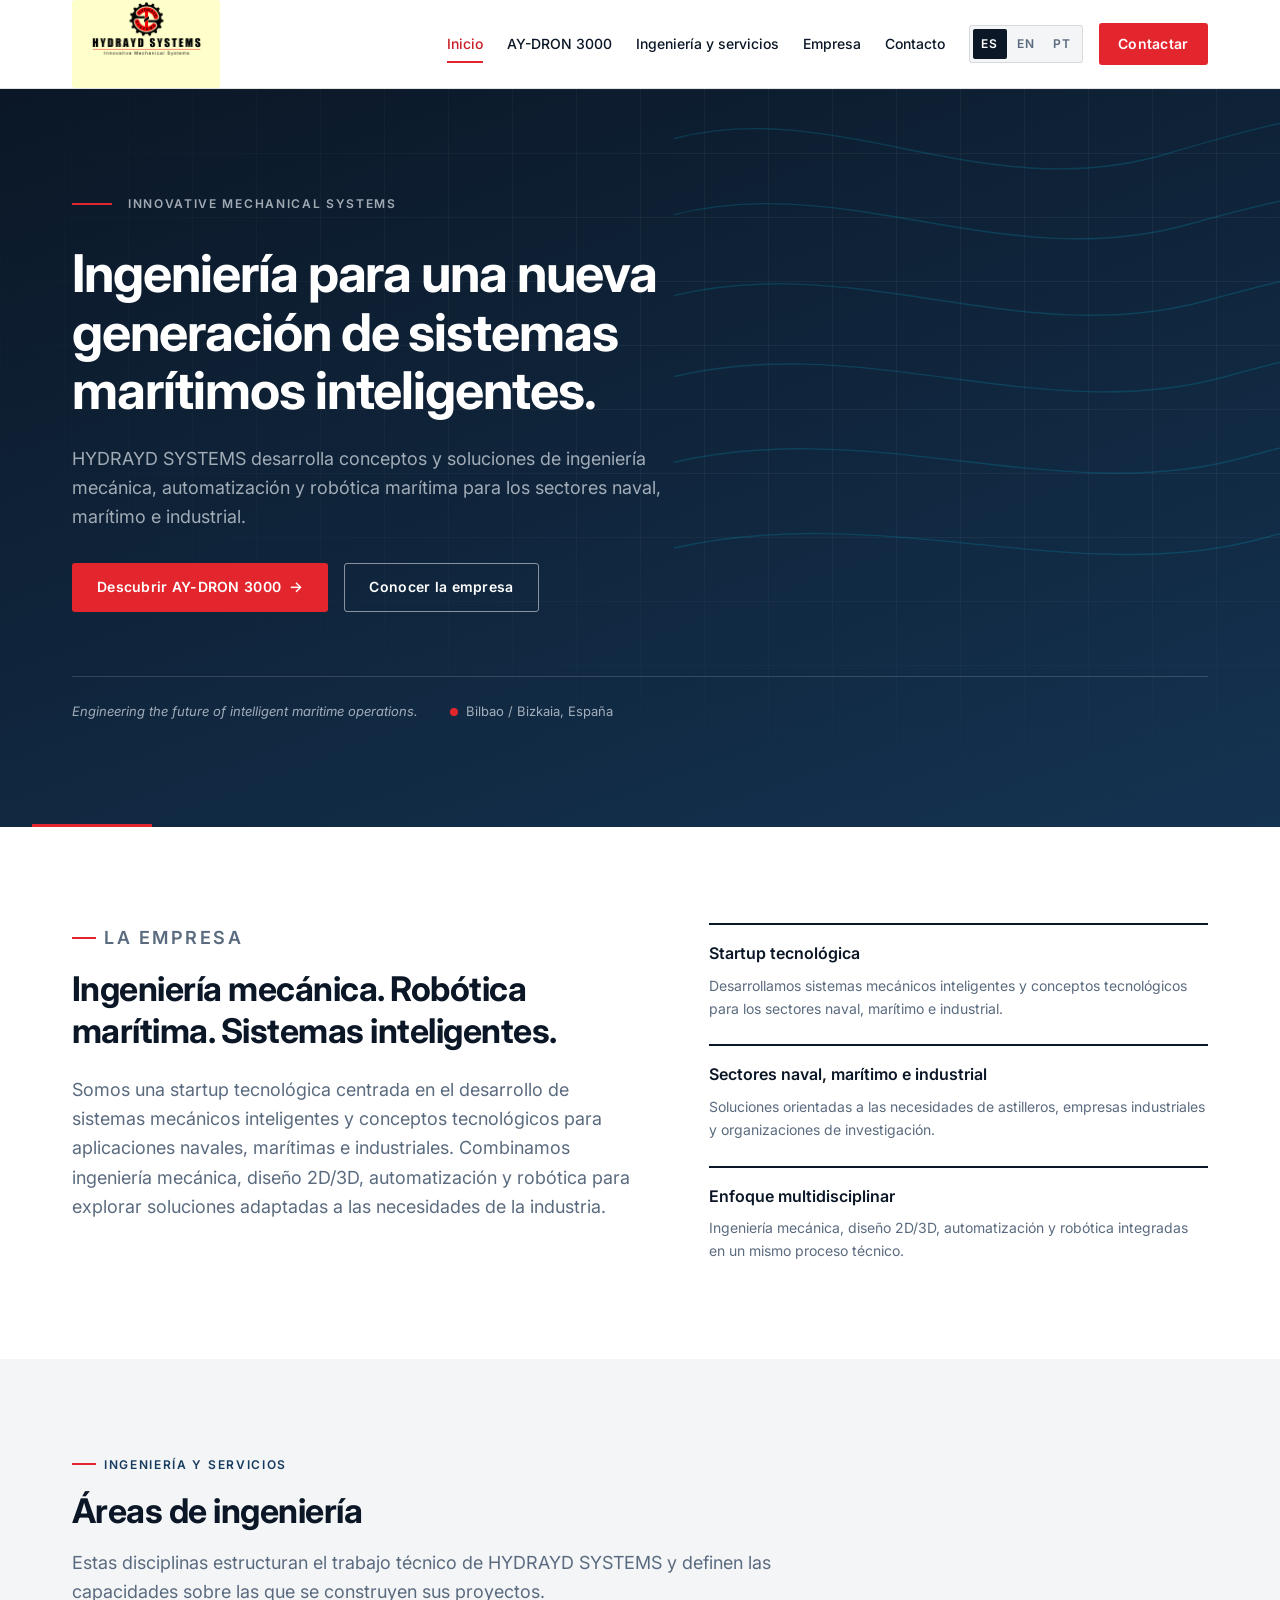
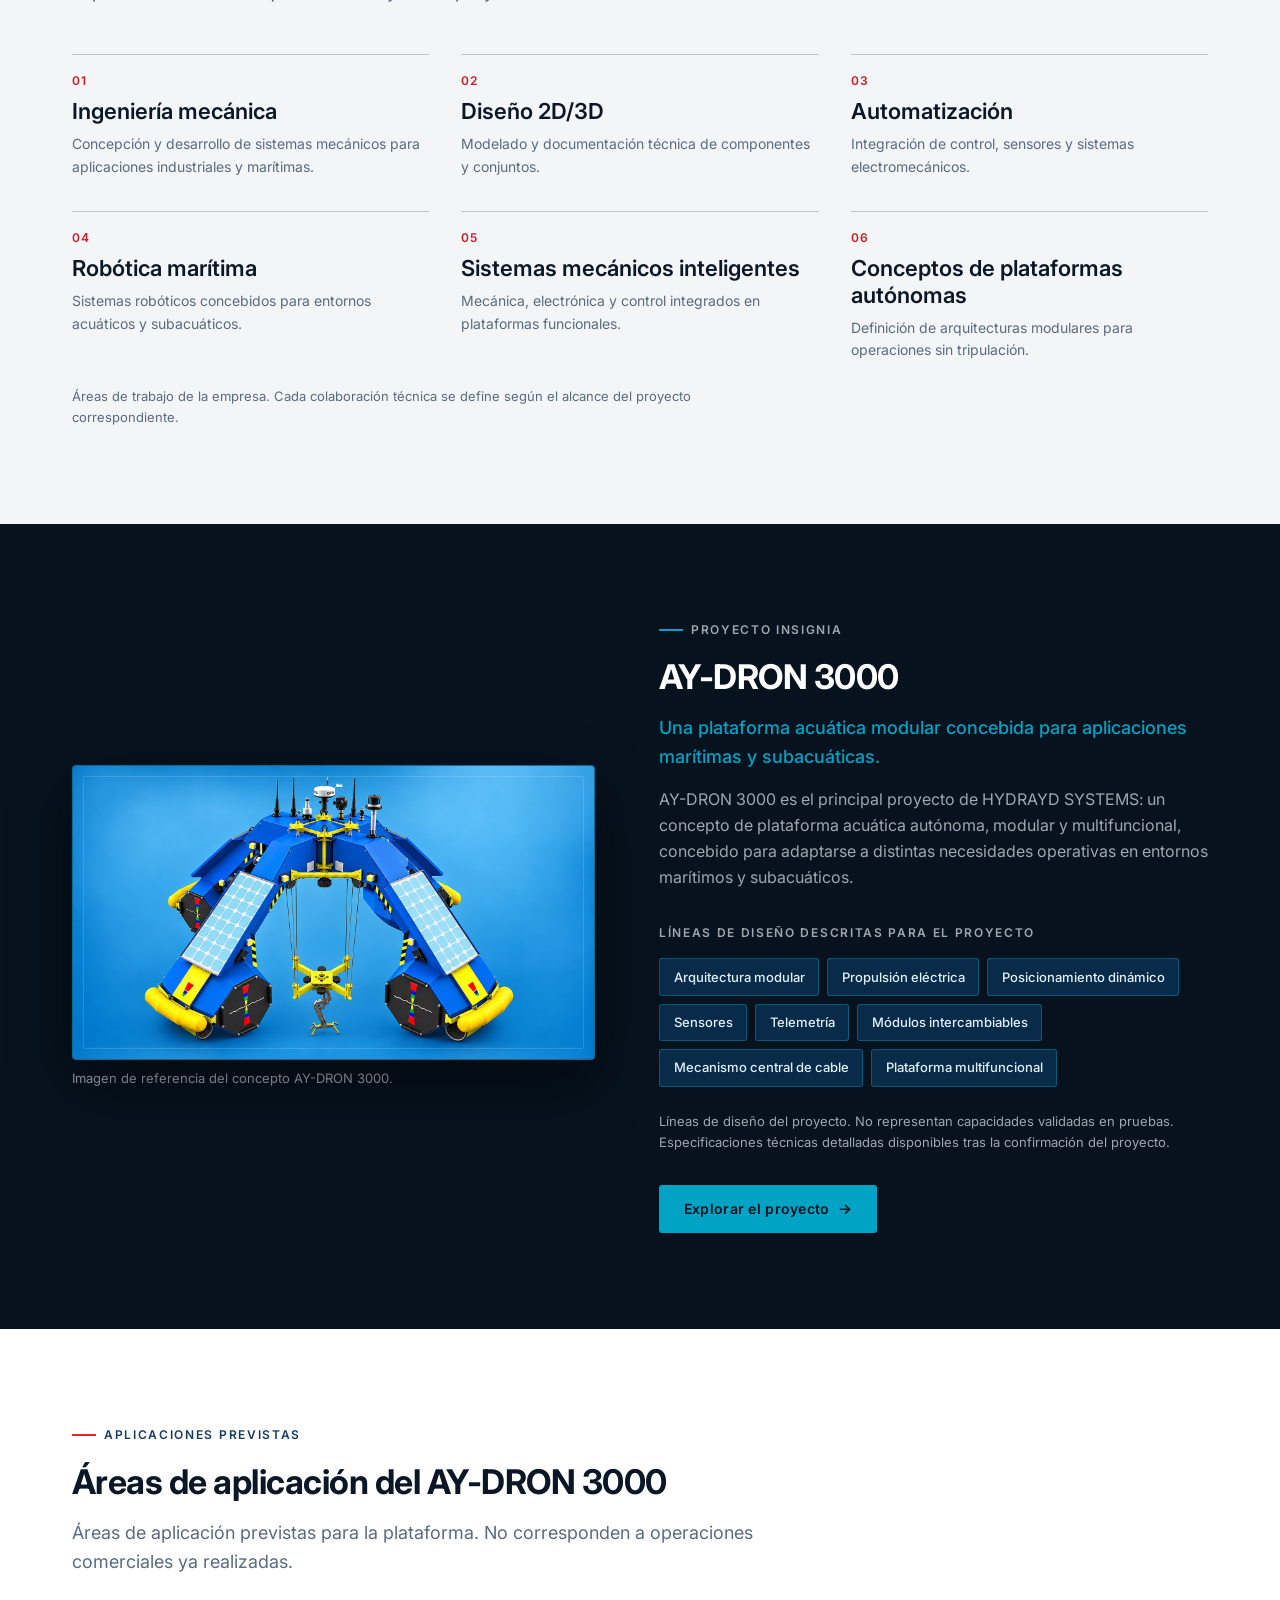
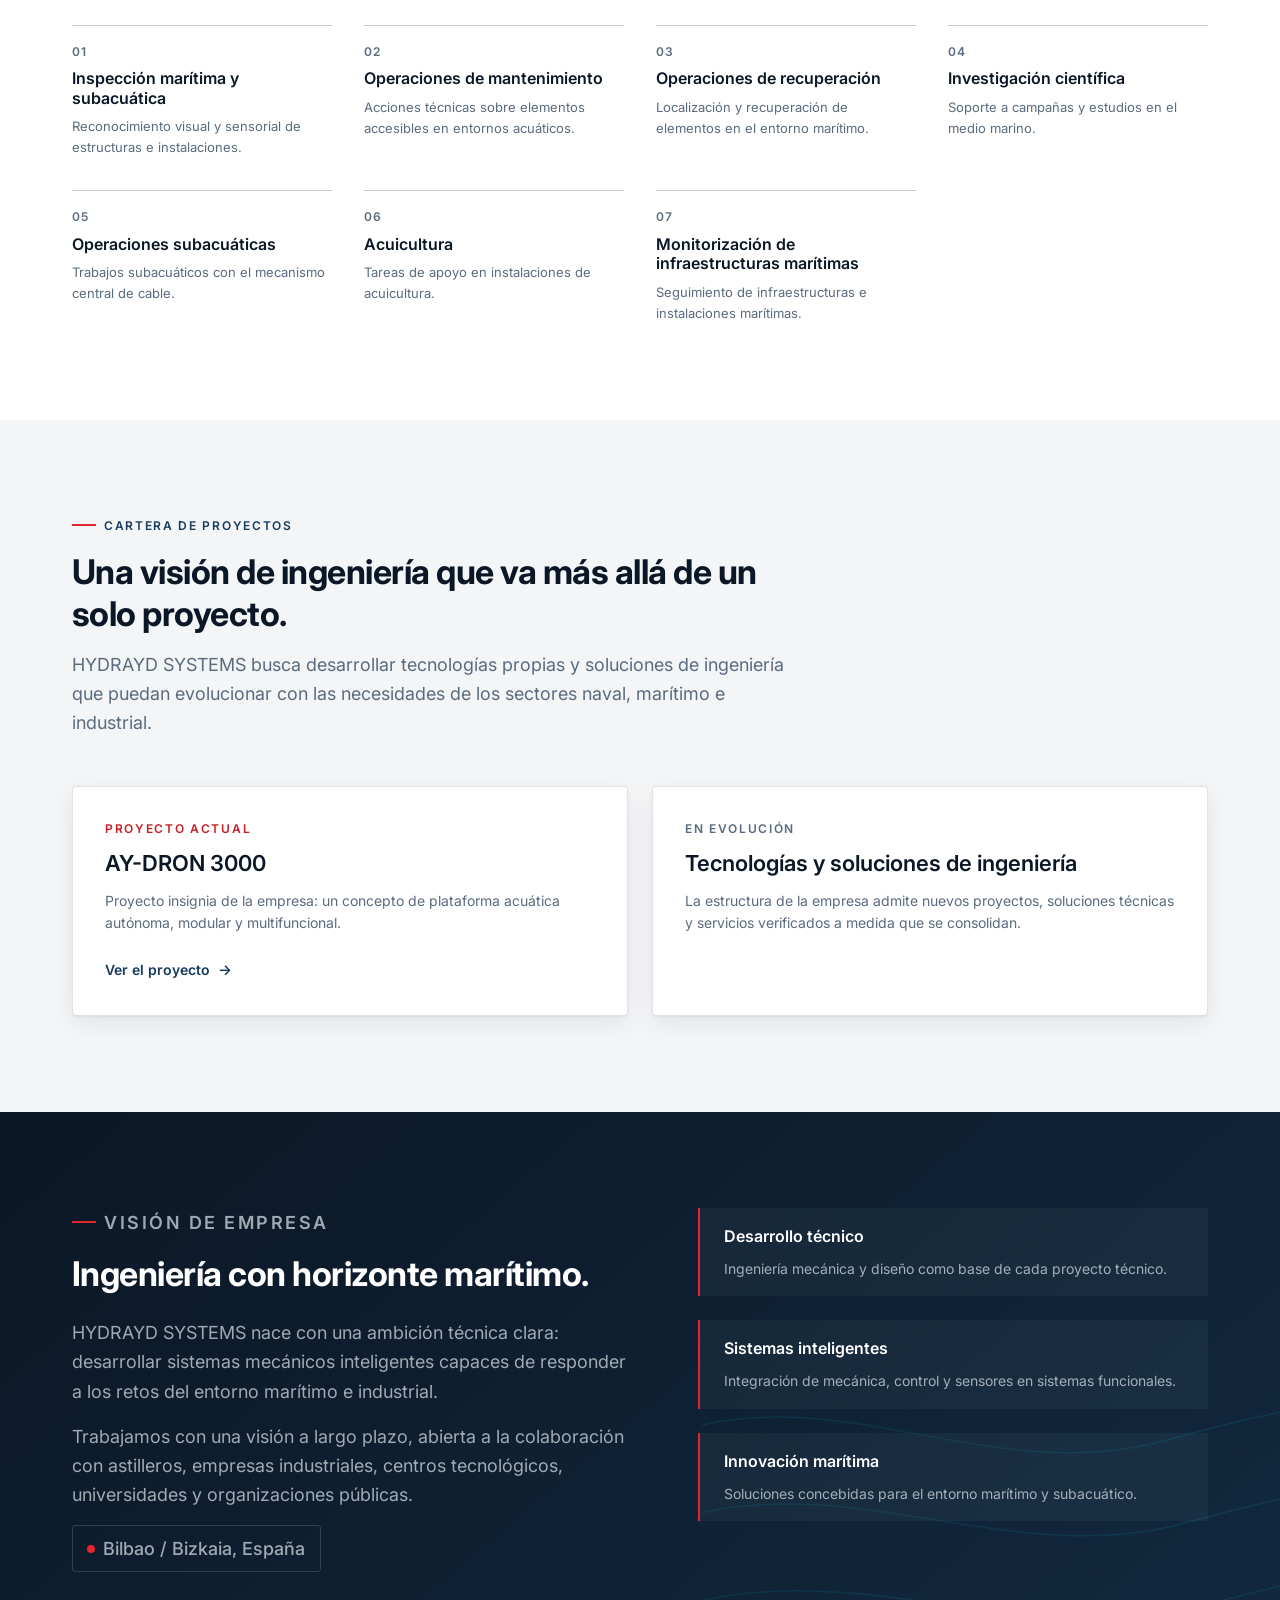
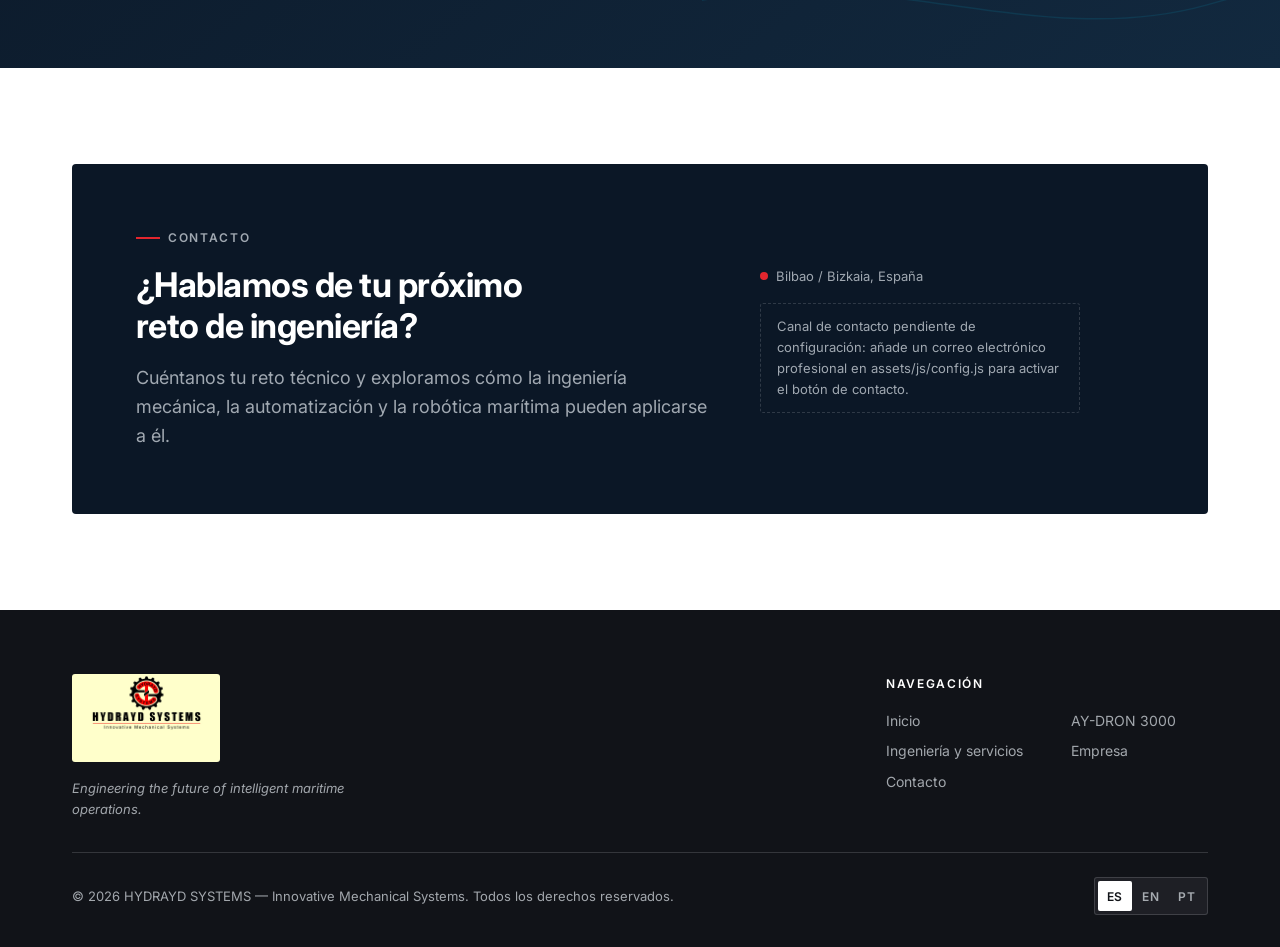
==== es/index.html @ dff177f3 "Initial release: HYDRAYD SYSTEMS corporate website (ES/EN/PT)" ====
<!DOCTYPE html>
<html lang="es">
<head>
  <meta charset="utf-8">
  <meta name="viewport" content="width=device-width, initial-scale=1">

  <!-- ===== Metadata (per language) ===== -->
  <title>HYDRAYD SYSTEMS — Ingeniería mecánica, robótica marítima y sistemas inteligentes</title>
  <meta name="description" content="HYDRAYD SYSTEMS es una startup tecnológica de Bilbao / Bizkaia especializada en sistemas mecánicos inteligentes, automatización y robótica marítima. Proyecto insignia: AY-DRON 3000.">

  <!-- TODO(deploy): replace relative URLs with the definitive production domain. -->
  <link rel="alternate" hreflang="es" href="../es/index.html">
  <link rel="alternate" hreflang="en" href="../en/index.html">
  <link rel="alternate" hreflang="pt" href="../pt/index.html">
  <link rel="alternate" hreflang="x-default" href="../es/index.html">

  <meta name="theme-color" content="#0B1726">

  <!-- Social sharing (TODO(deploy): absolute URLs once the domain exists). -->
  <meta property="og:type" content="website">
  <meta property="og:site_name" content="HYDRAYD SYSTEMS">
  <meta property="og:title" content="HYDRAYD SYSTEMS — Ingeniería para sistemas marítimos inteligentes">
  <meta property="og:description" content="Startup tecnológica de Bilbao / Bizkaia: ingeniería mecánica, automatización y robótica marítima para los sectores naval, marítimo e industrial.">
  <meta property="og:image" content="assets/images/company/hydrayd-systems-logo-original.jpg">
  <meta property="og:locale" content="es_ES">
  <meta name="twitter:card" content="summary_large_image">

  <link rel="preconnect" href="https://fonts.googleapis.com">
  <link rel="preconnect" href="https://fonts.gstatic.com" crossorigin>
  <link rel="stylesheet" href="https://fonts.googleapis.com/css2?family=Inter:wght@400;500;600;700&display=swap">
  <link rel="stylesheet" href="../assets/css/styles.css">

  <script type="application/ld+json">
  {
    "@context": "https://schema.org",
    "@type": "Organization",
    "name": "HYDRAYD SYSTEMS",
    "slogan": "Engineering the future of intelligent maritime operations.",
    "description": "Startup tecnológica especializada en sistemas mecánicos inteligentes, ingeniería mecánica, robótica marítima, automatización y conceptos de plataformas autónomas.",
    "address": {
      "@type": "PostalAddress",
      "addressLocality": "Bilbao",
      "addressRegion": "Bizkaia",
      "addressCountry": "ES"
    },
    "knowsLanguage": ["es", "en", "pt"]
  }
  </script>
</head>
<body class="no-js">

  <a class="skip-link" href="#main" data-i18n="a11y.skip">Saltar al contenido principal</a>

  <!-- ====================================================================
       HEADER
       ==================================================================== -->
  <header class="header">
    <div class="container header__inner">

      <a class="brand" href="#inicio">
        <img class="brand__logo"
             src="../assets/images/company/hydrayd-systems-logo-original.jpg"
             alt="HYDRAYD SYSTEMS" width="148" height="88">
      </a>

      <button class="menu-toggle" type="button" data-menu-toggle
              aria-expanded="false" aria-controls="site-nav"
              aria-label="Abrir el menú de navegación"
              data-i18n-aria="a11y.menu.open">
        <span class="menu-toggle__icon" aria-hidden="true"></span>
      </button>

      <nav class="nav" id="site-nav" aria-label="Navegación principal"
           data-i18n-aria="a11y.main.nav">
        <a class="nav__link" href="#inicio" data-i18n="nav.home">Inicio</a>
        <a class="nav__link" href="#ay-dron-3000" data-i18n="nav.product">AY-DRON 3000</a>
        <a class="nav__link" href="#ingenieria" data-i18n="nav.services">Ingeniería y servicios</a>
        <a class="nav__link" href="#empresa" data-i18n="nav.company">Empresa</a>
        <a class="nav__link" href="#contacto" data-i18n="nav.contact">Contacto</a>
        <a class="btn btn--primary" href="#contacto" data-i18n="nav.cta">Contactar</a>
      </nav>

      <div class="header__actions">
        <div class="lang" data-lang-label role="group" aria-label="Seleccionar idioma">
          <a class="lang__item" href="../es/index.html" hreflang="es" lang="es"
             data-lang-switch aria-current="true">ES</a>
          <a class="lang__item" href="../en/index.html" hreflang="en" lang="en"
             data-lang-switch>EN</a>
          <a class="lang__item" href="../pt/index.html" hreflang="pt" lang="pt"
             data-lang-switch>PT</a>
        </div>
        <a class="btn btn--primary" href="#contacto" data-i18n="nav.cta">Contactar</a>
      </div>

    </div>
  </header>

  <main id="main">

    <!-- ==================================================================
         SECTION 1 — HERO
         ================================================================== -->
    <section class="hero" id="inicio" aria-labelledby="hero-title">

      <div class="hero__decor" aria-hidden="true">
        <span class="hero__grid"></span>
        <svg class="hero__contours" viewBox="0 0 800 600" fill="none"
             stroke="currentColor" stroke-width="1.5" preserveAspectRatio="xMidYMid slice">
          <path d="M-20 120 C 160 60, 320 190, 520 130 S 820 60, 900 140"/>
          <path d="M-20 200 C 170 140, 340 260, 540 205 S 830 140, 910 215"/>
          <path d="M-20 285 C 180 225, 360 340, 560 285 S 840 225, 920 300"/>
          <path d="M-20 370 C 190 310, 380 420, 580 365 S 850 310, 930 385"/>
          <path d="M-20 460 C 200 400, 400 505, 600 450 S 860 400, 940 475"/>
          <path d="M-20 550 C 210 490, 420 590, 620 535 S 870 490, 950 565"/>
        </svg>
        <span class="hero__accent-line"></span>
      </div>

      <div class="container hero__inner">
        <p class="hero__brandline" data-i18n="hero.brandline">Innovative Mechanical Systems</p>

        <h1 class="hero__title" id="hero-title" data-i18n="hero.title">Ingeniería para una nueva generación de sistemas marítimos inteligentes.</h1>

        <p class="hero__lead" data-i18n="hero.lead">HYDRAYD SYSTEMS desarrolla conceptos y soluciones de ingeniería mecánica, automatización y robótica marítima para los sectores naval, marítimo e industrial.</p>

        <div class="hero__actions">
          <a class="btn btn--primary" href="#ay-dron-3000">
            <span data-i18n="hero.cta.primary">Descubrir AY-DRON 3000</span>
            <span class="btn__arrow" aria-hidden="true">→</span>
          </a>
          <a class="btn btn--outline-light" href="#empresa" data-i18n="hero.cta.secondary">Conocer la empresa</a>
        </div>

        <div class="hero__meta">
          <p class="hero__tagline" data-i18n="hero.tagline">Engineering the future of intelligent maritime operations.</p>
          <p class="hero__location"><span data-i18n="hero.location">Bilbao / Bizkaia, España</span></p>
        </div>
      </div>
    </section>

    <!-- ==================================================================
         SECTION 2 — CORPORATE INTRODUCTION
         ================================================================== -->
    <section class="section" id="empresa" aria-labelledby="intro-title">
      <div class="container">

        <div class="intro__grid">

          <div class="intro__text reveal">
            <p class="kicker" data-i18n="intro.kicker">La empresa</p>
            <h2 class="section-title" id="intro-title" data-i18n="intro.title">Ingeniería mecánica. Robótica marítima. Sistemas inteligentes.</h2>
            <p style="margin-top: var(--sp-3)" data-i18n="intro.text">Somos una startup tecnológica centrada en el desarrollo de sistemas mecánicos inteligentes y conceptos tecnológicos para aplicaciones navales, marítimas e industriales. Combinamos ingeniería mecánica, diseño 2D/3D, automatización y robótica para explorar soluciones adaptadas a las necesidades de la industria.</p>
          </div>

          <ul class="intro__points reveal" style="--delay: 120ms">
            <li class="point">
              <h3 class="point__title" data-i18n="intro.p1.title">Startup tecnológica</h3>
              <p class="point__text" data-i18n="intro.p1.text">Desarrollamos sistemas mecánicos inteligentes y conceptos tecnológicos para los sectores naval, marítimo e industrial.</p>
            </li>
            <li class="point">
              <h3 class="point__title" data-i18n="intro.p2.title">Sectores naval, marítimo e industrial</h3>
              <p class="point__text" data-i18n="intro.p2.text">Soluciones orientadas a las necesidades de astilleros, empresas industriales y organizaciones de investigación.</p>
            </li>
            <li class="point">
              <h3 class="point__title" data-i18n="intro.p3.title">Enfoque multidisciplinar</h3>
              <p class="point__text" data-i18n="intro.p3.text">Ingeniería mecánica, diseño 2D/3D, automatización y robótica integradas en un mismo proceso técnico.</p>
            </li>
          </ul>

        </div>
      </div>
    </section>

    <!-- ==================================================================
         SECTION 3 — ENGINEERING DISCIPLINES
         ================================================================== -->
    <section class="section section--light" id="ingenieria" aria-labelledby="disc-title">
      <div class="container">

        <div class="section__head reveal">
          <p class="kicker" data-i18n="disc.kicker">Ingeniería y servicios</p>
          <h2 class="section-title" id="disc-title" data-i18n="disc.title">Áreas de ingeniería</h2>
          <p class="section__lead" data-i18n="disc.lead">Estas disciplinas estructuran el trabajo técnico de HYDRAYD SYSTEMS y definen las capacidades sobre las que se construyen sus proyectos.</p>
        </div>

        <ul class="disc-grid">
          <li class="disc reveal">
            <p class="disc__index">01</p>
            <h3 class="disc__name" data-i18n="disc.1.name">Ingeniería mecánica</h3>
            <p class="disc__text" data-i18n="disc.1.text">Concepción y desarrollo de sistemas mecánicos para aplicaciones industriales y marítimas.</p>
          </li>
          <li class="disc reveal" style="--delay: 80ms">
            <p class="disc__index">02</p>
            <h3 class="disc__name" data-i18n="disc.2.name">Diseño 2D/3D</h3>
            <p class="disc__text" data-i18n="disc.2.text">Modelado y documentación técnica de componentes y conjuntos.</p>
          </li>
          <li class="disc reveal" style="--delay: 160ms">
            <p class="disc__index">03</p>
            <h3 class="disc__name" data-i18n="disc.3.name">Automatización</h3>
            <p class="disc__text" data-i18n="disc.3.text">Integración de control, sensores y sistemas electromecánicos.</p>
          </li>
          <li class="disc reveal" style="--delay: 240ms">
            <p class="disc__index">04</p>
            <h3 class="disc__name" data-i18n="disc.4.name">Robótica marítima</h3>
            <p class="disc__text" data-i18n="disc.4.text">Sistemas robóticos concebidos para entornos acuáticos y subacuáticos.</p>
          </li>
          <li class="disc reveal" style="--delay: 320ms">
            <p class="disc__index">05</p>
            <h3 class="disc__name" data-i18n="disc.5.name">Sistemas mecánicos inteligentes</h3>
            <p class="disc__text" data-i18n="disc.5.text">Mecánica, electrónica y control integrados en plataformas funcionales.</p>
          </li>
          <li class="disc reveal" style="--delay: 400ms">
            <p class="disc__index">06</p>
            <h3 class="disc__name" data-i18n="disc.6.name">Conceptos de plataformas autónomas</h3>
            <p class="disc__text" data-i18n="disc.6.text">Definición de arquitecturas modulares para operaciones sin tripulación.</p>
          </li>
        </ul>

        <p class="note reveal" data-i18n="disc.note">Áreas de trabajo de la empresa. Cada colaboración técnica se define según el alcance del proyecto correspondiente.</p>

      </div>
    </section>

    <!-- ==================================================================
         SECTION 4 — FLAGSHIP PROJECT: AY-DRON 3000
         ================================================================== -->
    <section class="section section--product on-dark" id="ay-dron-3000" aria-labelledby="product-title">
      <div class="container">

        <div class="product__grid">

          <figure class="product__figure reveal">
            <div class="product__frame">
              <img class="product__img"
                   src="../assets/images/ay-dron-3000/ay-dron-3000-concept-reference.jpg"
                   alt="Concepto AY-DRON 3000: plataforma acuática modular de cuatro patas con paneles solares, mástiles de sensores y un mecanismo central de cable con herramienta subacuática."
                   data-i18n-alt="product.alt"
                   width="1672" height="941" loading="lazy" decoding="async">
            </div>
            <figcaption class="product__caption" data-i18n="product.caption">Imagen de referencia del concepto AY-DRON 3000.</figcaption>
          </figure>

          <div class="product__text reveal" style="--delay: 120ms">
            <p class="kicker" data-i18n="product.kicker">Proyecto insignia</p>
            <h2 class="section-title" id="product-title" data-i18n="product.title">AY-DRON 3000</h2>
            <p class="product__subtitle" data-i18n="product.subtitle">Una plataforma acuática modular concebida para aplicaciones marítimas y subacuáticas.</p>
            <p class="product__desc" data-i18n="product.desc">AY-DRON 3000 es el principal proyecto de HYDRAYD SYSTEMS: un concepto de plataforma acuática autónoma, modular y multifuncional, concebido para adaptarse a distintas necesidades operativas en entornos marítimos y subacuáticos.</p>

            <p class="product__features-label" data-i18n="product.features.label">Líneas de diseño descritas para el proyecto</p>
            <ul class="chips">
              <li class="chip" data-i18n="product.chip.1">Arquitectura modular</li>
              <li class="chip" data-i18n="product.chip.2">Propulsión eléctrica</li>
              <li class="chip" data-i18n="product.chip.3">Posicionamiento dinámico</li>
              <li class="chip" data-i18n="product.chip.4">Sensores</li>
              <li class="chip" data-i18n="product.chip.5">Telemetría</li>
              <li class="chip" data-i18n="product.chip.6">Módulos intercambiables</li>
              <li class="chip" data-i18n="product.chip.7">Mecanismo central de cable</li>
              <li class="chip" data-i18n="product.chip.8">Plataforma multifuncional</li>
            </ul>

            <p class="note" data-i18n="product.note">Líneas de diseño del proyecto. No representan capacidades validadas en pruebas. Especificaciones técnicas detalladas disponibles tras la confirmación del proyecto.</p>

            <div class="product__actions">
              <a class="btn btn--cyan" href="#aplicaciones">
                <span data-i18n="product.cta">Explorar el proyecto</span>
                <span class="btn__arrow" aria-hidden="true">→</span>
              </a>
            </div>
          </div>

        </div>
      </div>
    </section>

    <!-- ==================================================================
         SECTION 5 — INTENDED APPLICATIONS
         ================================================================== -->
    <section class="section" id="aplicaciones" aria-labelledby="apps-title">
      <div class="container">

        <div class="section__head reveal">
          <p class="kicker" data-i18n="apps.kicker">Aplicaciones previstas</p>
          <h2 class="section-title" id="apps-title" data-i18n="apps.title">Áreas de aplicación del AY-DRON 3000</h2>
          <p class="section__lead" data-i18n="apps.lead">Áreas de aplicación previstas para la plataforma. No corresponden a operaciones comerciales ya realizadas.</p>
        </div>

        <ul class="apps-grid">
          <li class="app reveal">
            <p class="app__index">01</p>
            <h3 class="app__name" data-i18n="apps.1.name">Inspección marítima y subacuática</h3>
            <p class="app__text" data-i18n="apps.1.text">Reconocimiento visual y sensorial de estructuras e instalaciones.</p>
          </li>
          <li class="app reveal" style="--delay: 60ms">
            <p class="app__index">02</p>
            <h3 class="app__name" data-i18n="apps.2.name">Operaciones de mantenimiento</h3>
            <p class="app__text" data-i18n="apps.2.text">Acciones técnicas sobre elementos accesibles en entornos acuáticos.</p>
          </li>
          <li class="app reveal" style="--delay: 120ms">
            <p class="app__index">03</p>
            <h3 class="app__name" data-i18n="apps.3.name">Operaciones de recuperación</h3>
            <p class="app__text" data-i18n="apps.3.text">Localización y recuperación de elementos en el entorno marítimo.</p>
          </li>
          <li class="app reveal" style="--delay: 180ms">
            <p class="app__index">04</p>
            <h3 class="app__name" data-i18n="apps.4.name">Investigación científica</h3>
            <p class="app__text" data-i18n="apps.4.text">Soporte a campañas y estudios en el medio marino.</p>
          </li>
          <li class="app reveal" style="--delay: 240ms">
            <p class="app__index">05</p>
            <h3 class="app__name" data-i18n="apps.5.name">Operaciones subacuáticas</h3>
            <p class="app__text" data-i18n="apps.5.text">Trabajos subacuáticos con el mecanismo central de cable.</p>
          </li>
          <li class="app reveal" style="--delay: 300ms">
            <p class="app__index">06</p>
            <h3 class="app__name" data-i18n="apps.6.name">Acuicultura</h3>
            <p class="app__text" data-i18n="apps.6.text">Tareas de apoyo en instalaciones de acuicultura.</p>
          </li>
          <li class="app reveal" style="--delay: 360ms">
            <p class="app__index">07</p>
            <h3 class="app__name" data-i18n="apps.7.name">Monitorización de infraestructuras marítimas</h3>
            <p class="app__text" data-i18n="apps.7.text">Seguimiento de infraestructuras e instalaciones marítimas.</p>
          </li>
        </ul>

      </div>
    </section>

    <!-- ==================================================================
         SECTION 6 — BROADER COMPANY PORTFOLIO
         ================================================================== -->
    <section class="section section--light" id="cartera" aria-labelledby="portfolio-title">
      <div class="container">

        <div class="section__head reveal">
          <p class="kicker" data-i18n="portfolio.kicker">Cartera de proyectos</p>
          <h2 class="section-title" id="portfolio-title" data-i18n="portfolio.title">Una visión de ingeniería que va más allá de un solo proyecto.</h2>
          <p class="section__lead" data-i18n="portfolio.text">HYDRAYD SYSTEMS busca desarrollar tecnologías propias y soluciones de ingeniería que puedan evolucionar con las necesidades de los sectores naval, marítimo e industrial.</p>
        </div>

        <div class="portfolio__grid">
          <article class="card reveal">
            <p class="card__label" data-i18n="portfolio.c1.label">Proyecto actual</p>
            <h3 class="card__title" data-i18n="portfolio.c1.title">AY-DRON 3000</h3>
            <p class="card__text" data-i18n="portfolio.c1.text">Proyecto insignia de la empresa: un concepto de plataforma acuática autónoma, modular y multifuncional.</p>
            <a class="link-arrow" href="#ay-dron-3000">
              <span data-i18n="portfolio.c1.link">Ver el proyecto</span>
              <span class="btn__arrow" aria-hidden="true">→</span>
            </a>
          </article>

          <article class="card card--muted reveal" style="--delay: 120ms">
            <p class="card__label" data-i18n="portfolio.c2.label">En evolución</p>
            <h3 class="card__title" data-i18n="portfolio.c2.title">Tecnologías y soluciones de ingeniería</h3>
            <p class="card__text" data-i18n="portfolio.c2.text">La estructura de la empresa admite nuevos proyectos, soluciones técnicas y servicios verificados a medida que se consolidan.</p>
          </article>
        </div>

      </div>
    </section>

    <!-- ==================================================================
         SECTION 7 — COMPANY VISION
         NOTE: the institutional photograph supplied by the owner is NOT used
         here because publication permission has not been confirmed. If it is
         approved, place it in assets/images/company/ and add a <figure> in
         this section.
         ================================================================== -->
    <section class="section section--vision on-dark" id="vision" aria-labelledby="vision-title">
      <div class="vision__decor" aria-hidden="true">
        <svg viewBox="0 0 700 500" fill="none" stroke="currentColor" stroke-width="1.5">
          <path d="M-20 140 C 150 90, 300 200, 480 150 S 760 90, 840 160"/>
          <path d="M-20 230 C 160 180, 320 285, 500 235 S 770 180, 850 250"/>
          <path d="M-20 320 C 170 270, 340 370, 520 320 S 780 270, 860 340"/>
          <path d="M-20 410 C 180 360, 360 455, 540 405 S 790 360, 870 430"/>
        </svg>
      </div>

      <div class="container">
        <div class="vision__grid">

          <div class="vision__text reveal">
            <p class="kicker" data-i18n="vision.kicker">Visión de empresa</p>
            <h2 class="section-title" id="vision-title" data-i18n="vision.title">Ingeniería con horizonte marítimo.</h2>
            <p style="margin-top: var(--sp-3)" data-i18n="vision.text1">HYDRAYD SYSTEMS nace con una ambición técnica clara: desarrollar sistemas mecánicos inteligentes capaces de responder a los retos del entorno marítimo e industrial.</p>
            <p data-i18n="vision.text2">Trabajamos con una visión a largo plazo, abierta a la colaboración con astilleros, empresas industriales, centros tecnológicos, universidades y organizaciones públicas.</p>
            <p class="vision__location"><span data-i18n="vision.location">Bilbao / Bizkaia, España</span></p>
          </div>

          <ul class="pillars reveal" style="--delay: 120ms">
            <li class="pillar">
              <h3 class="pillar__title" data-i18n="vision.p1.title">Desarrollo técnico</h3>
              <p class="pillar__text" data-i18n="vision.p1.text">Ingeniería mecánica y diseño como base de cada proyecto técnico.</p>
            </li>
            <li class="pillar">
              <h3 class="pillar__title" data-i18n="vision.p2.title">Sistemas inteligentes</h3>
              <p class="pillar__text" data-i18n="vision.p2.text">Integración de mecánica, control y sensores en sistemas funcionales.</p>
            </li>
            <li class="pillar">
              <h3 class="pillar__title" data-i18n="vision.p3.title">Innovación marítima</h3>
              <p class="pillar__text" data-i18n="vision.p3.text">Soluciones concebidas para el entorno marítimo y subacuático.</p>
            </li>
          </ul>

        </div>
      </div>
    </section>

    <!-- ==================================================================
         SECTION 8 — CONTACT
         The call-to-action button is rendered by main.js ONLY when a
         verified contact email is configured in assets/js/config.js.
         ================================================================== -->
    <section class="section" id="contacto" aria-labelledby="contact-title">
      <div class="container">
        <div class="contact__inner reveal">

          <div>
            <p class="kicker" data-i18n="contact.kicker">Contacto</p>
            <h2 class="contact__title" id="contact-title" data-i18n="contact.title">¿Hablamos de tu próximo reto de ingeniería?</h2>
            <p class="contact__text" data-i18n="contact.text">Cuéntanos tu reto técnico y exploramos cómo la ingeniería mecánica, la automatización y la robótica marítima pueden aplicarse a él.</p>
          </div>

          <div class="contact__actions" data-contact-mount>
            <!-- Button or pending notice rendered at runtime from config.js -->
            <p class="contact__location"><span data-i18n="contact.location">Bilbao / Bizkaia, España</span></p>
          </div>

        </div>
      </div>
    </section>

  </main>

  <!-- ====================================================================
       FOOTER
       ==================================================================== -->
  <footer class="footer">
    <div class="container">

      <div class="footer__top">
        <div class="footer__brand">
          <img class="footer__logo"
               src="../assets/images/company/hydrayd-systems-logo-original.jpg"
               alt="HYDRAYD SYSTEMS" width="148" height="88" loading="lazy">
          <p class="footer__tagline" data-i18n="footer.tagline">Engineering the future of intelligent maritime operations.</p>
        </div>

        <nav class="footer__nav" aria-label="Navegación del pie de página"
             data-i18n-aria="a11y.footer.nav">
          <p class="footer__nav-title" data-i18n="footer.nav.title">Navegación</p>
          <a class="footer__link" href="#inicio" data-i18n="nav.home">Inicio</a>
          <a class="footer__link" href="#ay-dron-3000" data-i18n="nav.product">AY-DRON 3000</a>
          <a class="footer__link" href="#ingenieria" data-i18n="nav.services">Ingeniería y servicios</a>
          <a class="footer__link" href="#empresa" data-i18n="nav.company">Empresa</a>
          <a class="footer__link" href="#contacto" data-i18n="nav.contact">Contacto</a>
        </nav>
      </div>

      <div class="footer__bottom">
        <p>© <span data-current-year>2026</span> HYDRAYD SYSTEMS — <span data-i18n="footer.descriptor">Innovative Mechanical Systems</span>. <span data-i18n="footer.rights">Todos los derechos reservados.</span></p>

        <div class="lang" data-lang-label role="group" aria-label="Seleccionar idioma">
          <a class="lang__item" href="../es/index.html" hreflang="es" lang="es"
             data-lang-switch aria-current="true">ES</a>
          <a class="lang__item" href="../en/index.html" hreflang="en" lang="en"
             data-lang-switch>EN</a>
          <a class="lang__item" href="../pt/index.html" hreflang="pt" lang="pt"
             data-lang-switch>PT</a>
        </div>
      </div>

    </div>
  </footer>

  <script src="../assets/js/i18n.js"></script>
  <script src="../assets/js/config.js"></script>
  <script src="../assets/js/main.js"></script>
</body>
</html>
---- assets/css/styles.css ----
/* ==========================================================================
   HYDRAYD SYSTEMS — Corporate website stylesheet
   Innovative Mechanical Systems — Bilbao / Bizkaia, Spain
   Single stylesheet, no dependencies. Design tokens first, then components.
   ========================================================================== */

/* --------------------------------------------------------------------------
   1. DESIGN TOKENS
   -------------------------------------------------------------------------- */
:root {
  /* Corporate palette (parent company identity) */
  --c-navy: #0b1726;
  --c-industrial-blue: #173b5e;
  --c-white: #ffffff;
  /* Technical gray from the brand palette (#64748B) darkened slightly to
     meet WCAG AA (>= 4.5:1) for small text on white and light-neutral
     surfaces. Visually equivalent; logo is unaffected. */
  --c-gray: #5b6b7f;
  --c-light: #f3f5f7;
  --c-red: #e3262e;
  /* Accessible red for small text on light surfaces (WCAG AA). */
  --c-red-text: #c81f26;
  --c-black: #111318;

  /* Neutral helpers */
  --c-border: rgba(17, 19, 24, 0.12);
  --c-border-strong: rgba(17, 19, 24, 0.22);
  --c-on-dark: #e8edf3;
  --c-on-dark-muted: rgba(232, 237, 243, 0.68);
  --c-border-dark: rgba(232, 237, 243, 0.16);
  --c-logo-cream: rgb(255, 255, 203); /* sampled from the official logo file */

  /* AY-DRON 3000 product palette (used only inside the product section) */
  --c-deep-ocean: #06121e;
  --c-maritime-blue: #0f4c81;
  --c-marine-cyan: #00a3c4;
  --c-light-marine: #e2f1f8;

  /* Typography */
  --font-sans: "Inter", system-ui, -apple-system, "Segoe UI", Roboto,
    "Helvetica Neue", Arial, sans-serif;
  --fs-3xs: 0.75rem;   /* 12px — labels, kickers */
  --fs-2xs: 0.8125rem; /* 13px — meta, captions */
  --fs-xs: 0.875rem;   /* 14px — small body, nav */
  --fs-sm: 1rem;       /* 16px — body */
  --fs-md: 1.125rem;   /* 18px — lead body */
  --fs-lg: 1.375rem;   /* 22px — card titles */
  --fs-xl: clamp(1.5rem, 1.2rem + 1.4vw, 2.125rem);   /* section titles */
  --fs-2xl: clamp(2rem, 1.4rem + 2.6vw, 3.25rem);     /* hero title */
  --lh-tight: 1.12;
  --lh-heading: 1.22;
  --lh-body: 1.62;
  --ls-label: 0.14em;  /* uppercase label tracking */
  --fw-regular: 400;
  --fw-medium: 500;
  --fw-semibold: 600;
  --fw-bold: 700;

  /* Spacing scale (8px base) */
  --sp-1: 0.5rem;   /*  8 */
  --sp-2: 1rem;     /* 16 */
  --sp-3: 1.5rem;   /* 24 */
  --sp-4: 2rem;     /* 32 */
  --sp-5: 3rem;     /* 48 */
  --sp-6: 4rem;     /* 64 */
  --sp-7: 5rem;     /* 80 */
  --sp-8: 6rem;     /* 96 */
  --section-y: clamp(3.5rem, 2rem + 5vw, var(--sp-8));

  /* Layout */
  --w-content: 1200px;
  --w-text: 720px;
  --gutter: clamp(1.25rem, 4vw, var(--sp-4));
  --header-h: 84px;
  --header-h-mobile: 68px;

  /* Shape & elevation */
  --radius-sm: 3px;
  --radius-md: 4px;
  --shadow-soft: 0 1px 2px rgba(11, 23, 38, 0.06),
    0 8px 24px rgba(11, 23, 38, 0.07);
  --shadow-header: 0 1px 0 rgba(17, 19, 24, 0.08),
    0 10px 30px rgba(11, 23, 38, 0.08);

  /* Motion */
  --dur-fast: 160ms;
  --dur-base: 280ms;
  --dur-slow: 620ms;
  --ease-out: cubic-bezier(0.22, 0.61, 0.36, 1);
}

/* --------------------------------------------------------------------------
   2. RESET & BASE
   -------------------------------------------------------------------------- */
*,
*::before,
*::after {
  box-sizing: border-box;
}

html {
  scroll-behavior: smooth;
  scroll-padding-top: calc(var(--header-h) + 12px);
  -webkit-text-size-adjust: 100%;
}

body {
  margin: 0;
  font-family: var(--font-sans);
  font-size: var(--fs-sm);
  line-height: var(--lh-body);
  color: var(--c-black);
  background: var(--c-white);
  -webkit-font-smoothing: antialiased;
  text-rendering: optimizeLegibility;
}

h1, h2, h3, h4, p, ul, ol, figure {
  margin: 0;
}

ul, ol {
  padding: 0;
  list-style: none;
}

img, svg {
  display: block;
  max-width: 100%;
  height: auto;
}

a {
  color: inherit;
  text-decoration: none;
}

button {
  font: inherit;
  color: inherit;
  background: none;
  border: 0;
  cursor: pointer;
}

:focus-visible {
  outline: 2px solid var(--c-red);
  outline-offset: 3px;
  border-radius: var(--radius-sm);
}

.on-dark :focus-visible,
.section--product :focus-visible,
.section--vision :focus-visible {
  outline-color: var(--c-marine-cyan);
}

::selection {
  background: rgba(227, 38, 46, 0.16);
}

/* Skip link */
.skip-link {
  position: absolute;
  top: -100%;
  left: var(--sp-2);
  z-index: 200;
  padding: var(--sp-1) var(--sp-2);
  background: var(--c-navy);
  color: var(--c-white);
  font-size: var(--fs-xs);
  font-weight: var(--fw-semibold);
  border-radius: var(--radius-sm);
  transition: top var(--dur-fast) var(--ease-out);
}

.skip-link:focus {
  top: var(--sp-1);
}

/* --------------------------------------------------------------------------
   3. LAYOUT PRIMITIVES
   -------------------------------------------------------------------------- */
.container {
  width: 100%;
  max-width: var(--w-content);
  margin-inline: auto;
  padding-inline: var(--gutter);
}

.section {
  padding-block: var(--section-y);
}

.section--light {
  background: var(--c-light);
}

.section--dark {
  background: var(--c-navy);
  color: var(--c-on-dark);
}

.section__head {
  max-width: var(--w-text);
  margin-bottom: var(--sp-5);
}

/* Kicker: small uppercase label with a red technical rule */
.kicker {
  display: flex;
  align-items: center;
  gap: var(--sp-1);
  margin-bottom: var(--sp-2);
  font-size: var(--fs-3xs);
  font-weight: var(--fw-semibold);
  letter-spacing: var(--ls-label);
  text-transform: uppercase;
  color: var(--c-industrial-blue);
}

.kicker::before {
  content: "";
  width: 24px;
  height: 2px;
  background: var(--c-red);
  flex: none;
}

.on-dark .kicker,
.section--product .kicker,
.section--vision .kicker {
  color: var(--c-on-dark-muted);
}

.section--product .kicker::before {
  background: var(--c-marine-cyan);
}

.section-title {
  font-size: var(--fs-xl);
  line-height: var(--lh-heading);
  font-weight: var(--fw-bold);
  letter-spacing: -0.015em;
  color: var(--c-navy);
}

.on-dark .section-title,
.section--product .section-title,
.section--vision .section-title {
  color: var(--c-white);
}

.section__lead {
  margin-top: var(--sp-2);
  font-size: var(--fs-md);
  color: var(--c-gray);
}

.on-dark .section__lead,
.section--product .section__lead,
.section--vision .section__lead {
  color: var(--c-on-dark-muted);
}

.note {
  margin-top: var(--sp-3);
  font-size: var(--fs-2xs);
  color: var(--c-gray);
  max-width: var(--w-text);
}

.on-dark .note,
.section--product .note {
  color: var(--c-on-dark-muted);
}

/* --------------------------------------------------------------------------
   4. BUTTONS
   -------------------------------------------------------------------------- */
.btn {
  display: inline-flex;
  align-items: center;
  justify-content: center;
  gap: var(--sp-1);
  min-height: 48px;
  padding: 0.75rem 1.5rem;
  font-size: var(--fs-xs);
  font-weight: var(--fw-semibold);
  letter-spacing: 0.02em;
  border-radius: var(--radius-sm);
  border: 1px solid transparent;
  transition: background-color var(--dur-fast) var(--ease-out),
    border-color var(--dur-fast) var(--ease-out),
    color var(--dur-fast) var(--ease-out),
    transform var(--dur-fast) var(--ease-out);
}

.btn:active {
  transform: translateY(1px);
}

.btn--primary {
  background: var(--c-red);
  color: var(--c-white);
}

.btn--primary:hover {
  background: #c81f26;
}

.btn--outline-light {
  border-color: rgba(255, 255, 255, 0.5);
  color: var(--c-white);
}

.btn--outline-light:hover {
  border-color: var(--c-white);
  background: rgba(255, 255, 255, 0.08);
}

.btn--outline-dark {
  border-color: var(--c-border-strong);
  color: var(--c-navy);
}

.btn--outline-dark:hover {
  border-color: var(--c-navy);
  background: rgba(11, 23, 38, 0.04);
}

.btn--cyan {
  background: var(--c-marine-cyan);
  color: var(--c-deep-ocean);
}

.btn--cyan:hover {
  background: #00b7db;
}

.btn__arrow {
  font-size: 1.05em;
  line-height: 1;
  transition: transform var(--dur-fast) var(--ease-out);
}

.btn:hover .btn__arrow {
  transform: translateX(3px);
}

/* Text link with animated rule */
.link-arrow {
  display: inline-flex;
  align-items: center;
  gap: var(--sp-1);
  font-size: var(--fs-xs);
  font-weight: var(--fw-semibold);
  color: var(--c-industrial-blue);
  border-bottom: 1px solid transparent;
  transition: border-color var(--dur-fast) var(--ease-out),
    color var(--dur-fast) var(--ease-out);
}

.link-arrow:hover {
  border-bottom-color: currentColor;
}

.on-dark .link-arrow {
  color: var(--c-marine-cyan);
}

/* --------------------------------------------------------------------------
   5. HEADER
   -------------------------------------------------------------------------- */
.header {
  position: sticky;
  top: 0;
  z-index: 100;
  background: var(--c-white);
  border-bottom: 1px solid var(--c-border);
  transition: box-shadow var(--dur-base) var(--ease-out);
}

.header.is-scrolled {
  box-shadow: var(--shadow-header);
}

.header__inner {
  display: flex;
  align-items: center;
  gap: var(--sp-3);
  min-height: var(--header-h);
}

/* Logo: official artwork, unmodified, on its own cream field */
.brand {
  display: inline-flex;
  align-items: center;
  flex: none;
}

.brand__logo {
  display: block;
  width: 148px;
  height: 88px;
  object-fit: contain;
  object-position: center top;
  background: var(--c-logo-cream);
  border-radius: var(--radius-sm);
}

/* Primary navigation */
.nav {
  display: flex;
  align-items: center;
  gap: var(--sp-3);
  margin-left: auto;
}

.nav__link {
  position: relative;
  padding: var(--sp-1) 0;
  font-size: var(--fs-xs);
  font-weight: var(--fw-medium);
  color: var(--c-navy);
  white-space: nowrap;
  transition: color var(--dur-fast) var(--ease-out);
}

.nav__link::after {
  content: "";
  position: absolute;
  left: 0;
  bottom: 0;
  width: 100%;
  height: 2px;
  background: var(--c-red);
  transform: scaleX(0);
  transform-origin: left;
  transition: transform var(--dur-base) var(--ease-out);
}

.nav__link:hover,
.nav__link[aria-current="true"] {
  color: var(--c-red-text);
}

.nav__link:hover::after,
.nav__link[aria-current="true"]::after {
  transform: scaleX(1);
}

.header__actions {
  display: flex;
  align-items: center;
  gap: var(--sp-2);
  flex: none;
}

/* Language switcher */
.lang {
  display: inline-flex;
  align-items: center;
  gap: 2px;
  padding: 3px;
  background: var(--c-light);
  border: 1px solid var(--c-border);
  border-radius: var(--radius-sm);
}

.lang__item {
  display: inline-flex;
  align-items: center;
  justify-content: center;
  min-width: 34px;
  min-height: 30px;
  padding: 0 var(--sp-1);
  font-size: var(--fs-3xs);
  font-weight: var(--fw-semibold);
  letter-spacing: 0.06em;
  color: var(--c-gray);
  border-radius: 2px;
  transition: background-color var(--dur-fast) var(--ease-out),
    color var(--dur-fast) var(--ease-out);
}

.lang__item:hover {
  color: var(--c-navy);
}

.lang__item[aria-current="true"] {
  background: var(--c-navy);
  color: var(--c-white);
}

.header .btn {
  min-height: 42px;
  padding: 0.55rem 1.15rem;
}

/* Mobile menu toggle */
.menu-toggle {
  display: none;
  align-items: center;
  justify-content: center;
  width: 44px;
  height: 44px;
  border: 1px solid var(--c-border-strong);
  border-radius: var(--radius-sm);
  color: var(--c-navy);
}

.menu-toggle__icon {
  position: relative;
  width: 20px;
  height: 2px;
  background: currentColor;
  transition: background-color var(--dur-fast) var(--ease-out);
}

.menu-toggle__icon::before,
.menu-toggle__icon::after {
  content: "";
  position: absolute;
  left: 0;
  width: 20px;
  height: 2px;
  background: currentColor;
  transition: transform var(--dur-base) var(--ease-out),
    top var(--dur-base) var(--ease-out);
}

.menu-toggle__icon::before { top: -6px; }
.menu-toggle__icon::after { top: 6px; }

.menu-toggle[aria-expanded="true"] .menu-toggle__icon {
  background: transparent;
}

.menu-toggle[aria-expanded="true"] .menu-toggle__icon::before {
  top: 0;
  transform: rotate(45deg);
}

.menu-toggle[aria-expanded="true"] .menu-toggle__icon::after {
  top: 0;
  transform: rotate(-45deg);
}

/* --------------------------------------------------------------------------
   6. HERO
   -------------------------------------------------------------------------- */
.hero {
  position: relative;
  overflow: hidden;
  background: linear-gradient(160deg, var(--c-navy) 0%, var(--c-industrial-blue) 130%);
  color: var(--c-white);
}

.hero__inner {
  position: relative;
  z-index: 2;
  display: flex;
  flex-direction: column;
  justify-content: center;
  min-height: clamp(540px, 82svh, 760px);
  padding-block: var(--sp-7);
}

.hero__brandline {
  display: flex;
  align-items: center;
  gap: var(--sp-2);
  margin-bottom: var(--sp-4);
  font-size: var(--fs-3xs);
  font-weight: var(--fw-semibold);
  letter-spacing: var(--ls-label);
  text-transform: uppercase;
  color: var(--c-on-dark-muted);
}

.hero__brandline::before {
  content: "";
  width: 40px;
  height: 2px;
  background: var(--c-red);
  flex: none;
}

.hero__title {
  max-width: 19ch;
  font-size: var(--fs-2xl);
  line-height: var(--lh-tight);
  font-weight: var(--fw-bold);
  letter-spacing: -0.02em;
}

.hero__lead {
  max-width: 58ch;
  margin-top: var(--sp-3);
  font-size: var(--fs-md);
  color: var(--c-on-dark-muted);
}

.hero__actions {
  display: flex;
  flex-wrap: wrap;
  gap: var(--sp-2);
  margin-top: var(--sp-4);
}

.hero__meta {
  display: flex;
  flex-wrap: wrap;
  align-items: center;
  gap: var(--sp-2) var(--sp-4);
  margin-top: var(--sp-6);
  padding-top: var(--sp-3);
  border-top: 1px solid var(--c-border-dark);
  font-size: var(--fs-2xs);
  color: var(--c-on-dark-muted);
}

.hero__tagline {
  font-style: italic;
}

.hero__location {
  display: inline-flex;
  align-items: center;
  gap: var(--sp-1);
}

.hero__location::before {
  content: "";
  width: 8px;
  height: 8px;
  background: var(--c-red);
  border-radius: 50%;
  flex: none;
}

/* Restrained maritime atmosphere: depth contours + technical grid */
.hero__decor {
  position: absolute;
  inset: 0;
  z-index: 1;
  pointer-events: none;
}

.hero__grid {
  position: absolute;
  inset: 0;
  background-image: linear-gradient(rgba(232, 237, 243, 0.05) 1px, transparent 1px),
    linear-gradient(90deg, rgba(232, 237, 243, 0.05) 1px, transparent 1px);
  background-size: 64px 64px;
  mask-image: radial-gradient(120% 90% at 78% 30%, #000 30%, transparent 75%);
  -webkit-mask-image: radial-gradient(120% 90% at 78% 30%, #000 30%, transparent 75%);
}

.hero__contours {
  position: absolute;
  right: -12%;
  top: -8%;
  width: min(760px, 70%);
  height: auto;
  color: rgba(0, 163, 196, 0.22);
}

.hero__accent-line {
  position: absolute;
  left: var(--gutter);
  bottom: 0;
  width: 120px;
  height: 3px;
  background: var(--c-red);
}

/* --------------------------------------------------------------------------
   7. CORPORATE INTRODUCTION
   -------------------------------------------------------------------------- */
.intro__grid {
  display: grid;
  grid-template-columns: minmax(0, 1.15fr) minmax(0, 1fr);
  gap: var(--sp-5) var(--sp-6);
  align-items: start;
}

.intro__text p + p {
  margin-top: var(--sp-2);
}

.intro__text p {
  color: var(--c-gray);
  font-size: var(--fs-md);
}

.intro__points {
  display: grid;
  gap: var(--sp-3);
}

.point {
  padding-top: var(--sp-2);
  border-top: 2px solid var(--c-navy);
}

.point__title {
  font-size: var(--fs-sm);
  font-weight: var(--fw-semibold);
  color: var(--c-navy);
}

.point__text {
  margin-top: var(--sp-1);
  font-size: var(--fs-xs);
  color: var(--c-gray);
}

/* --------------------------------------------------------------------------
   8. ENGINEERING DISCIPLINES
   -------------------------------------------------------------------------- */
.disc-grid {
  display: grid;
  grid-template-columns: repeat(3, minmax(0, 1fr));
  gap: var(--sp-4) var(--sp-4);
}

.disc {
  padding-top: var(--sp-2);
  border-top: 1px solid var(--c-border-strong);
  transition: border-color var(--dur-base) var(--ease-out);
}

.disc:hover {
  border-top-color: var(--c-red);
}

.disc__index {
  font-size: var(--fs-3xs);
  font-weight: var(--fw-semibold);
  letter-spacing: 0.08em;
  color: var(--c-red-text);
}

.disc__name {
  margin-top: var(--sp-1);
  font-size: var(--fs-lg);
  line-height: var(--lh-heading);
  font-weight: var(--fw-semibold);
  color: var(--c-navy);
}

.disc__text {
  margin-top: var(--sp-1);
  font-size: var(--fs-xs);
  color: var(--c-gray);
}

/* --------------------------------------------------------------------------
   9. FLAGSHIP PROJECT — AY-DRON 3000
   Uses the product palette selectively.
   -------------------------------------------------------------------------- */
.section--product {
  background: var(--c-deep-ocean);
  color: var(--c-light-marine);
}

.product__grid {
  display: grid;
  grid-template-columns: minmax(0, 1fr) minmax(0, 1.05fr);
  gap: var(--sp-5) var(--sp-6);
  align-items: center;
}

.product__figure {
  margin: 0;
}

.product__frame {
  position: relative;
  border: 1px solid rgba(0, 163, 196, 0.35);
  border-radius: var(--radius-md);
  overflow: hidden;
  background: var(--c-maritime-blue);
  box-shadow: 0 24px 60px rgba(0, 0, 0, 0.45);
}

.product__frame::before {
  content: "";
  position: absolute;
  inset: 10px;
  border: 1px solid rgba(226, 241, 248, 0.16);
  border-radius: 2px;
  z-index: 2;
  pointer-events: none;
}

.product__img {
  width: 100%;
  aspect-ratio: 16 / 9;
  object-fit: cover;
}

.product__caption {
  margin-top: var(--sp-1);
  font-size: var(--fs-2xs);
  color: var(--c-on-dark-muted);
}

.product__subtitle {
  margin-top: var(--sp-2);
  font-size: var(--fs-md);
  font-weight: var(--fw-medium);
  color: var(--c-marine-cyan);
}

.product__desc {
  margin-top: var(--sp-2);
  font-size: var(--fs-sm);
  color: var(--c-on-dark-muted);
  max-width: 56ch;
}

.product__features-label {
  margin-top: var(--sp-4);
  font-size: var(--fs-3xs);
  font-weight: var(--fw-semibold);
  letter-spacing: var(--ls-label);
  text-transform: uppercase;
  color: var(--c-on-dark-muted);
}

.chips {
  display: flex;
  flex-wrap: wrap;
  gap: var(--sp-1);
  margin-top: var(--sp-2);
}

.chip {
  padding: 0.45rem 0.85rem;
  font-size: var(--fs-2xs);
  font-weight: var(--fw-medium);
  color: var(--c-light-marine);
  background: rgba(15, 76, 129, 0.45);
  border: 1px solid rgba(0, 163, 196, 0.4);
  border-radius: var(--radius-sm);
}

.product__actions {
  margin-top: var(--sp-4);
  display: flex;
  flex-wrap: wrap;
  gap: var(--sp-2);
  align-items: center;
}

/* --------------------------------------------------------------------------
   10. APPLICATIONS
   -------------------------------------------------------------------------- */
.apps-grid {
  display: grid;
  grid-template-columns: repeat(4, minmax(0, 1fr));
  gap: var(--sp-4);
}

.app {
  padding-top: var(--sp-2);
  border-top: 1px solid var(--c-border-strong);
}

.app__index {
  font-size: var(--fs-3xs);
  font-weight: var(--fw-semibold);
  color: var(--c-gray);
  letter-spacing: 0.08em;
}

.app__name {
  margin-top: var(--sp-1);
  font-size: var(--fs-sm);
  font-weight: var(--fw-semibold);
  line-height: var(--lh-heading);
  color: var(--c-navy);
}

.app__text {
  margin-top: var(--sp-1);
  font-size: var(--fs-2xs);
  color: var(--c-gray);
}

/* --------------------------------------------------------------------------
   11. BROADER PORTFOLIO
   -------------------------------------------------------------------------- */
.portfolio__grid {
  display: grid;
  grid-template-columns: repeat(2, minmax(0, 1fr));
  gap: var(--sp-3);
  margin-top: var(--sp-5);
}

.card {
  display: flex;
  flex-direction: column;
  gap: var(--sp-1);
  padding: var(--sp-4);
  background: var(--c-white);
  border: 1px solid var(--c-border);
  border-radius: var(--radius-md);
  box-shadow: var(--shadow-soft);
}

.card__label {
  font-size: var(--fs-3xs);
  font-weight: var(--fw-semibold);
  letter-spacing: var(--ls-label);
  text-transform: uppercase;
  color: var(--c-red-text);
}

.card--muted .card__label {
  color: var(--c-gray);
}

.card__title {
  font-size: var(--fs-lg);
  font-weight: var(--fw-semibold);
  color: var(--c-navy);
}

.card__text {
  font-size: var(--fs-xs);
  color: var(--c-gray);
}

.card .link-arrow {
  margin-top: auto;
  padding-top: var(--sp-2);
}

/* --------------------------------------------------------------------------
   12. COMPANY VISION
   -------------------------------------------------------------------------- */
.section--vision {
  position: relative;
  overflow: hidden;
  background: linear-gradient(140deg, var(--c-navy) 0%, #12293f 100%);
  color: var(--c-on-dark);
}

.vision__grid {
  position: relative;
  z-index: 2;
  display: grid;
  grid-template-columns: minmax(0, 1.1fr) minmax(0, 1fr);
  gap: var(--sp-5) var(--sp-6);
  align-items: start;
}

.vision__text p + p {
  margin-top: var(--sp-2);
}

.vision__text p {
  color: var(--c-on-dark-muted);
  font-size: var(--fs-md);
  max-width: 56ch;
}

.pillars {
  display: grid;
  gap: var(--sp-3);
}

.pillar {
  padding: var(--sp-2) var(--sp-3);
  border-left: 2px solid var(--c-red);
  background: rgba(232, 237, 243, 0.04);
}

.pillar__title {
  font-size: var(--fs-sm);
  font-weight: var(--fw-semibold);
  color: var(--c-white);
}

.pillar__text {
  margin-top: var(--sp-1);
  font-size: var(--fs-xs);
  color: var(--c-on-dark-muted);
}

.vision__location {
  display: inline-flex;
  align-items: center;
  gap: var(--sp-1);
  margin-top: var(--sp-4);
  padding: 0.5rem 0.9rem;
  font-size: var(--fs-2xs);
  font-weight: var(--fw-medium);
  color: var(--c-white);
  border: 1px solid var(--c-border-dark);
  border-radius: var(--radius-sm);
}

.vision__location::before {
  content: "";
  width: 8px;
  height: 8px;
  background: var(--c-red);
  border-radius: 50%;
  flex: none;
}

/* Quiet bathymetric atmosphere */
.vision__decor {
  position: absolute;
  inset: 0;
  z-index: 1;
  pointer-events: none;
}

.vision__decor svg {
  position: absolute;
  right: -8%;
  bottom: -20%;
  width: min(680px, 60%);
  color: rgba(0, 163, 196, 0.14);
}

/* --------------------------------------------------------------------------
   13. CONTACT
   -------------------------------------------------------------------------- */
.contact__inner {
  display: grid;
  grid-template-columns: minmax(0, 1.2fr) minmax(0, 0.8fr);
  gap: var(--sp-5);
  align-items: center;
  padding: clamp(2rem, 1rem + 4vw, var(--sp-6));
  background: var(--c-navy);
  color: var(--c-white);
  border-radius: var(--radius-md);
}

.contact__inner .kicker {
  color: var(--c-on-dark-muted);
}

.contact__title {
  font-size: var(--fs-xl);
  line-height: var(--lh-heading);
  font-weight: var(--fw-bold);
  letter-spacing: -0.015em;
  max-width: 20ch;
}

.contact__text {
  margin-top: var(--sp-2);
  font-size: var(--fs-md);
  color: var(--c-on-dark-muted);
  max-width: 52ch;
}

.contact__actions {
  display: flex;
  flex-direction: column;
  gap: var(--sp-2);
  align-items: flex-start;
}

.contact__location {
  display: inline-flex;
  align-items: center;
  gap: var(--sp-1);
  font-size: var(--fs-2xs);
  color: var(--c-on-dark-muted);
}

.contact__location::before {
  content: "";
  width: 8px;
  height: 8px;
  background: var(--c-red);
  border-radius: 50%;
  flex: none;
}

/* Placeholder notice shown only when no contact destination is configured */
.contact__pending {
  padding: 0.75rem 1rem;
  font-size: var(--fs-2xs);
  color: var(--c-on-dark-muted);
  border: 1px dashed var(--c-border-dark);
  border-radius: var(--radius-sm);
  max-width: 40ch;
}

/* --------------------------------------------------------------------------
   14. FOOTER
   -------------------------------------------------------------------------- */
.footer {
  background: var(--c-black);
  color: var(--c-on-dark-muted);
  padding-block: var(--sp-6) var(--sp-4);
}

.footer__top {
  display: grid;
  grid-template-columns: minmax(0, 1fr) auto;
  gap: var(--sp-4) var(--sp-6);
  padding-bottom: var(--sp-4);
  border-bottom: 1px solid var(--c-border-dark);
}

.footer__brand {
  display: flex;
  flex-direction: column;
  gap: var(--sp-2);
}

.footer__logo {
  display: block;
  width: 148px;
  height: 88px;
  object-fit: contain;
  object-position: center top;
  background: var(--c-logo-cream);
  border-radius: var(--radius-sm);
}

.footer__tagline {
  font-size: var(--fs-2xs);
  font-style: italic;
  color: var(--c-on-dark-muted);
  max-width: 42ch;
}

.footer__nav {
  display: grid;
  grid-template-columns: repeat(2, minmax(0, 1fr));
  gap: var(--sp-1) var(--sp-5);
  align-content: start;
}

.footer__nav-title {
  grid-column: 1 / -1;
  margin-bottom: var(--sp-1);
  font-size: var(--fs-3xs);
  font-weight: var(--fw-semibold);
  letter-spacing: var(--ls-label);
  text-transform: uppercase;
  color: var(--c-white);
}

.footer__link {
  font-size: var(--fs-xs);
  color: var(--c-on-dark-muted);
  transition: color var(--dur-fast) var(--ease-out);
}

.footer__link:hover {
  color: var(--c-white);
}

.footer__bottom {
  display: flex;
  flex-wrap: wrap;
  align-items: center;
  justify-content: space-between;
  gap: var(--sp-2);
  padding-top: var(--sp-3);
  font-size: var(--fs-2xs);
}

.footer .lang {
  background: rgba(232, 237, 243, 0.06);
  border-color: var(--c-border-dark);
}

.footer .lang__item {
  color: var(--c-on-dark-muted);
}

.footer .lang__item:hover {
  color: var(--c-white);
}

.footer .lang__item[aria-current="true"] {
  background: var(--c-white);
  color: var(--c-black);
}

/* --------------------------------------------------------------------------
   15. MOTION — restrained reveal on scroll
   -------------------------------------------------------------------------- */
.reveal {
  opacity: 0;
  transform: translateY(18px);
  transition: opacity var(--dur-slow) var(--ease-out),
    transform var(--dur-slow) var(--ease-out);
  transition-delay: var(--delay, 0ms);
}

.reveal.is-visible {
  opacity: 1;
  transform: none;
}

/* No JS fallback: never hide content */
.no-js .reveal {
  opacity: 1;
  transform: none;
}

/* --------------------------------------------------------------------------
   16. RESPONSIVE
   -------------------------------------------------------------------------- */
@media (max-width: 1080px) {
  .disc-grid {
    grid-template-columns: repeat(2, minmax(0, 1fr));
  }

  .apps-grid {
    grid-template-columns: repeat(3, minmax(0, 1fr));
  }
}

@media (max-width: 960px) {
  :root {
    --header-h: var(--header-h-mobile);
  }

  .menu-toggle {
    display: inline-flex;
  }

  .header__inner {
    flex-wrap: wrap;
    gap: var(--sp-2);
    padding-block: var(--sp-1);
  }

  .nav {
    order: 3;
    flex-basis: 100%;
    flex-direction: column;
    align-items: stretch;
    gap: 0;
    margin-left: 0;
    padding-block: var(--sp-1);
    border-top: 1px solid var(--c-border);
    display: none;
  }

  .nav.is-open {
    display: flex;
  }

  .nav__link {
    padding: 0.85rem 0;
    font-size: var(--fs-sm);
    border-bottom: 1px solid var(--c-border);
  }

  .nav__link::after {
    display: none;
  }

  .header__actions {
    margin-left: auto;
  }

  .header__actions .btn {
    display: none;
  }

  .nav .btn {
    display: inline-flex;
    margin-top: var(--sp-2);
    align-self: flex-start;
  }

  .intro__grid,
  .product__grid,
  .vision__grid,
  .contact__inner {
    grid-template-columns: minmax(0, 1fr);
  }

  .product__grid {
    gap: var(--sp-4);
  }

  .portfolio__grid {
    grid-template-columns: minmax(0, 1fr);
  }

  .footer__top {
    grid-template-columns: minmax(0, 1fr);
  }
}

@media (min-width: 961px) {
  /* The in-nav CTA button is only for the mobile menu */
  .nav .btn {
    display: none;
  }
}

@media (max-width: 720px) {
  .apps-grid {
    grid-template-columns: repeat(2, minmax(0, 1fr));
  }

  .hero__inner {
    min-height: auto;
    padding-block: var(--sp-6);
  }

  .hero__actions .btn {
    width: 100%;
  }

  .brand__logo,
  .footer__logo {
    width: 120px;
    height: 72px;
  }
}

@media (max-width: 520px) {
  .disc-grid,
  .apps-grid {
    grid-template-columns: minmax(0, 1fr);
  }

  .footer__nav {
    grid-template-columns: minmax(0, 1fr);
  }
}

/* --------------------------------------------------------------------------
   17. ACCESSIBILITY PREFERENCES
   -------------------------------------------------------------------------- */
@media (prefers-reduced-motion: reduce) {
  html {
    scroll-behavior: auto;
  }

  *,
  *::before,
  *::after {
    animation-duration: 0.001ms !important;
    animation-iteration-count: 1 !important;
    transition-duration: 0.001ms !important;
  }

  .reveal {
    opacity: 1;
    transform: none;
  }
}
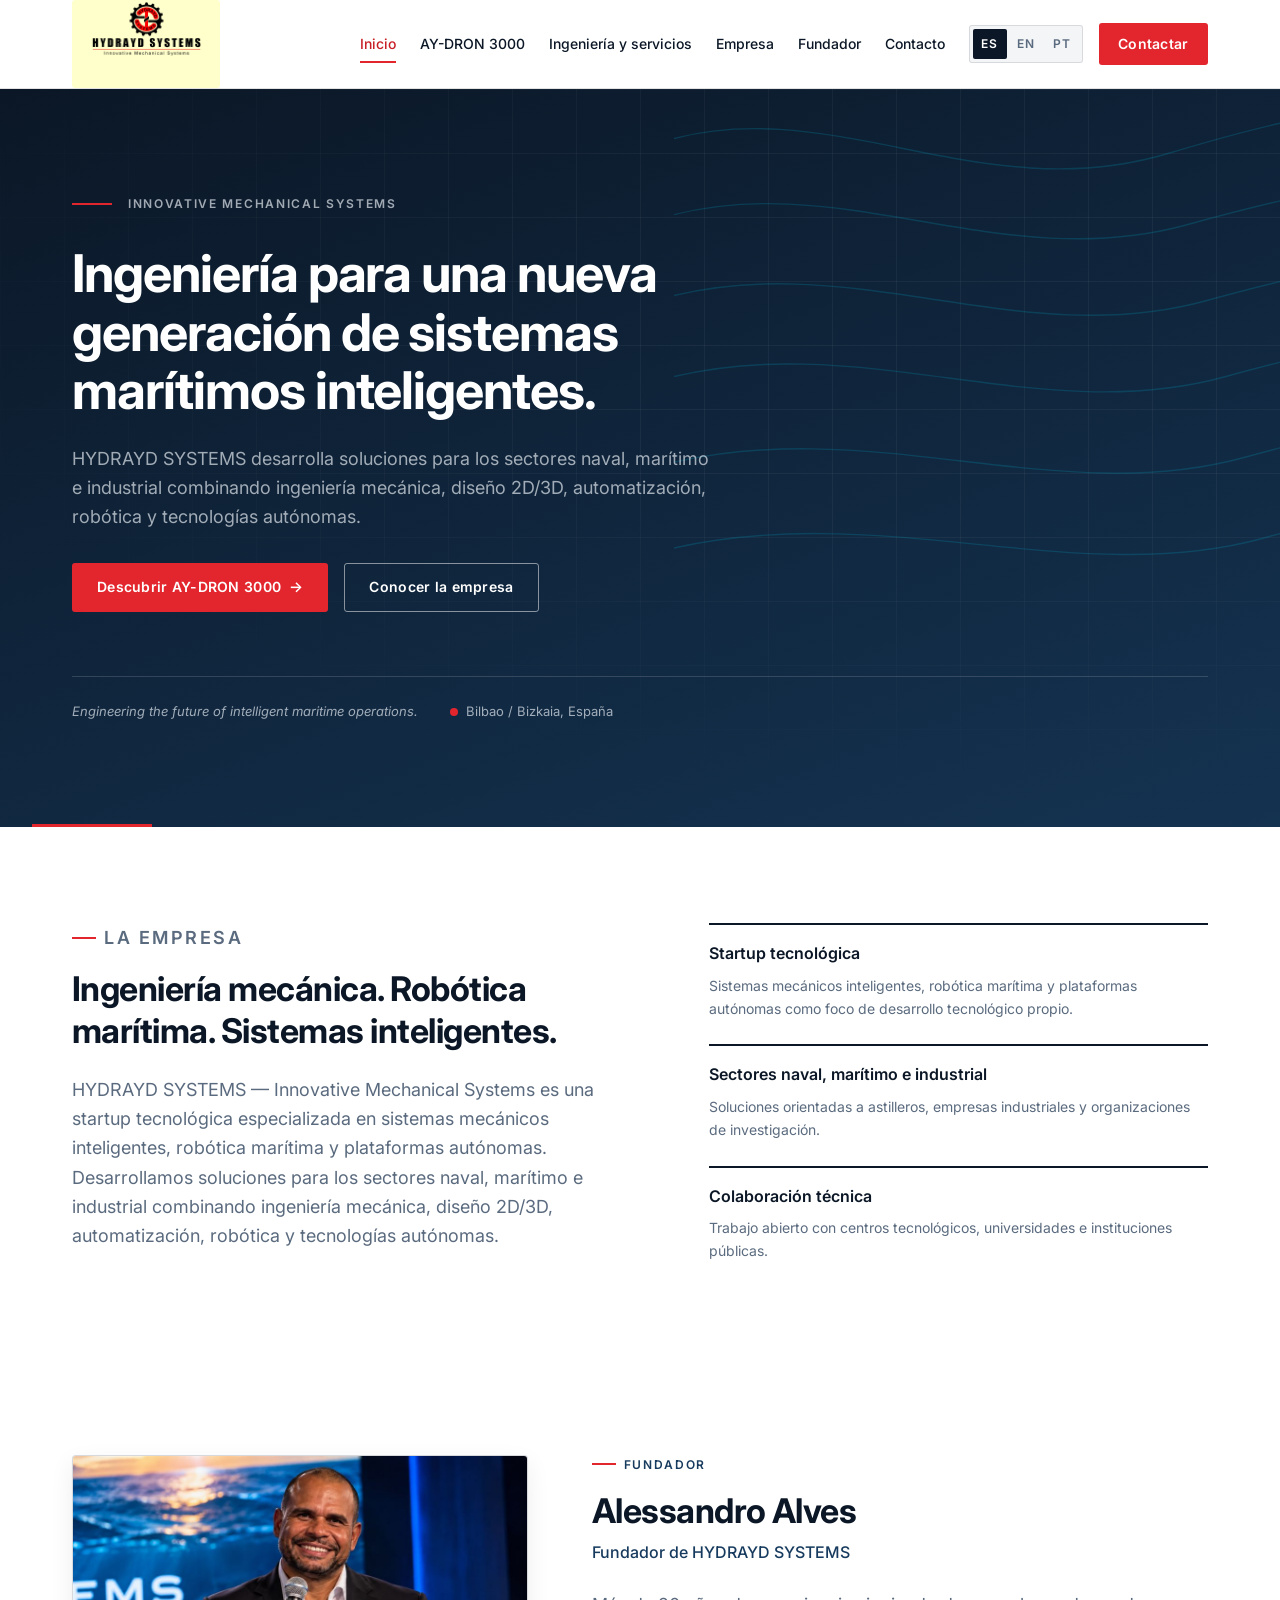
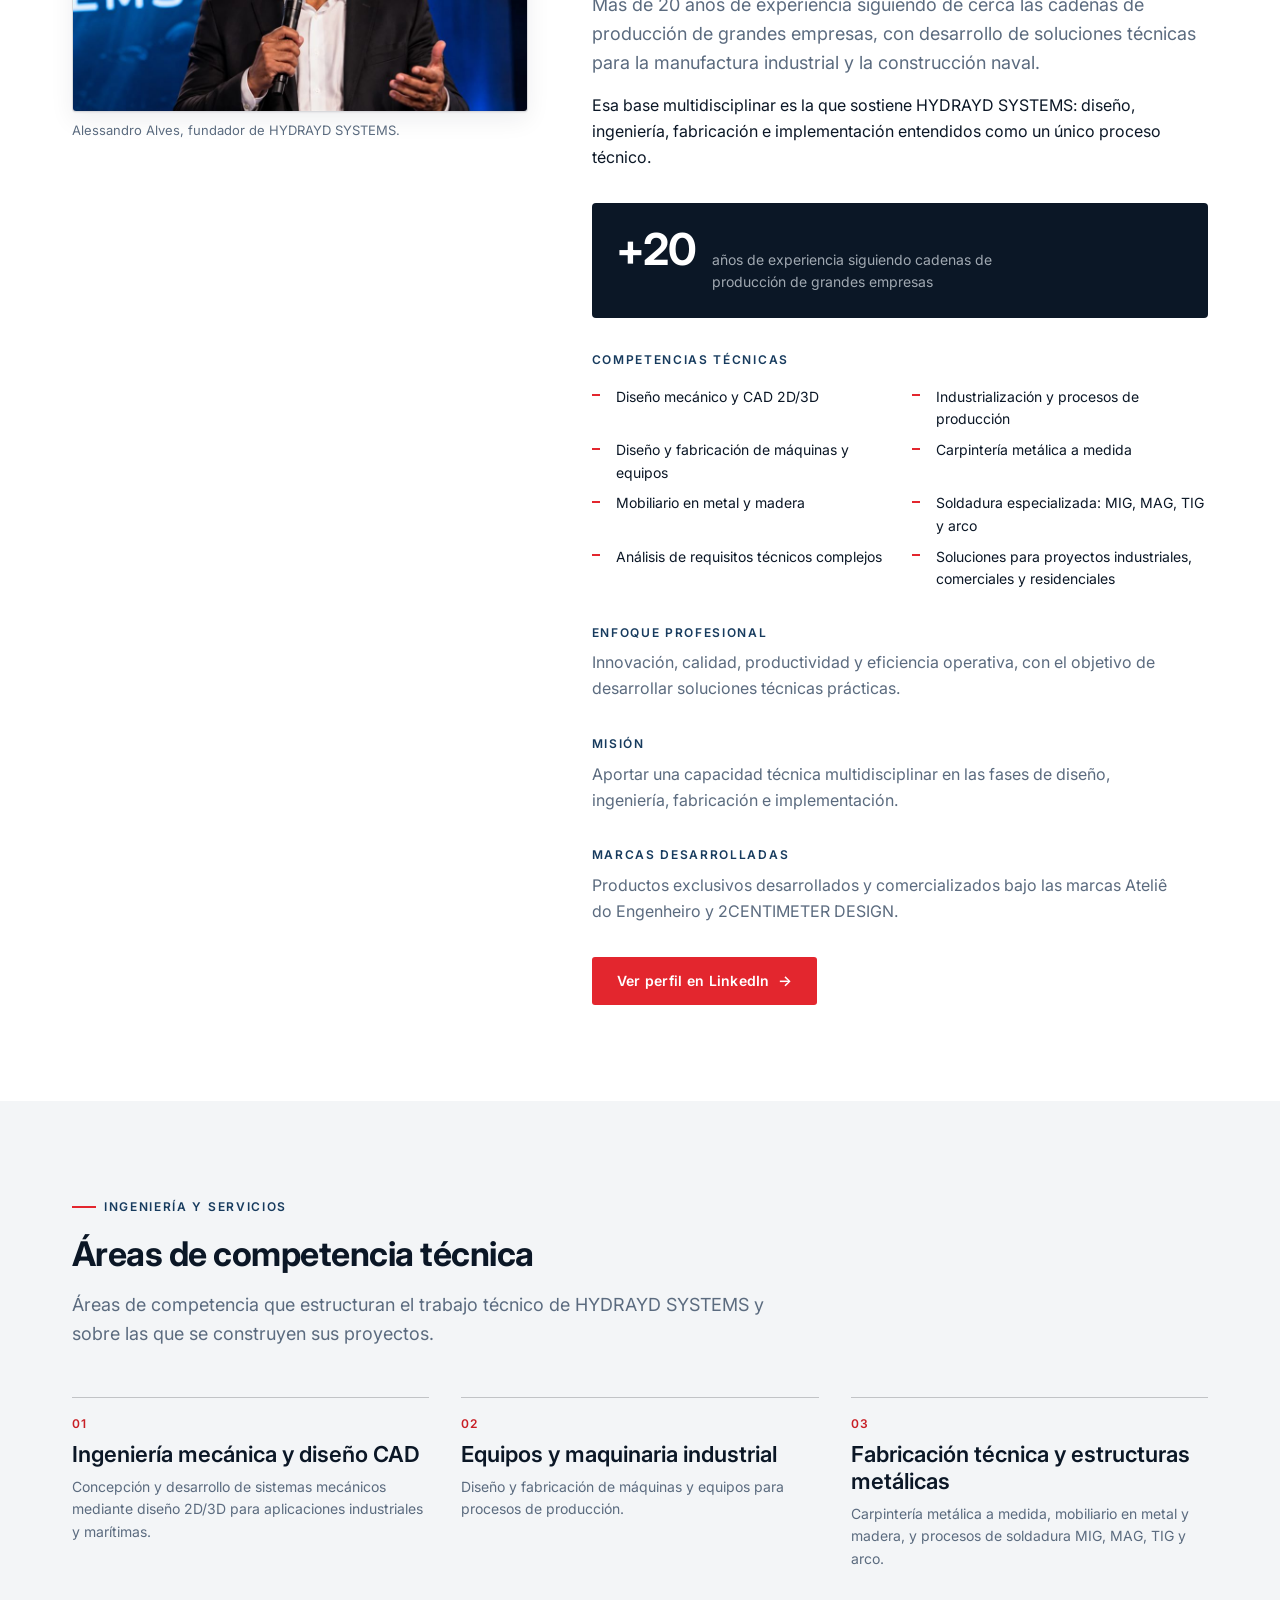
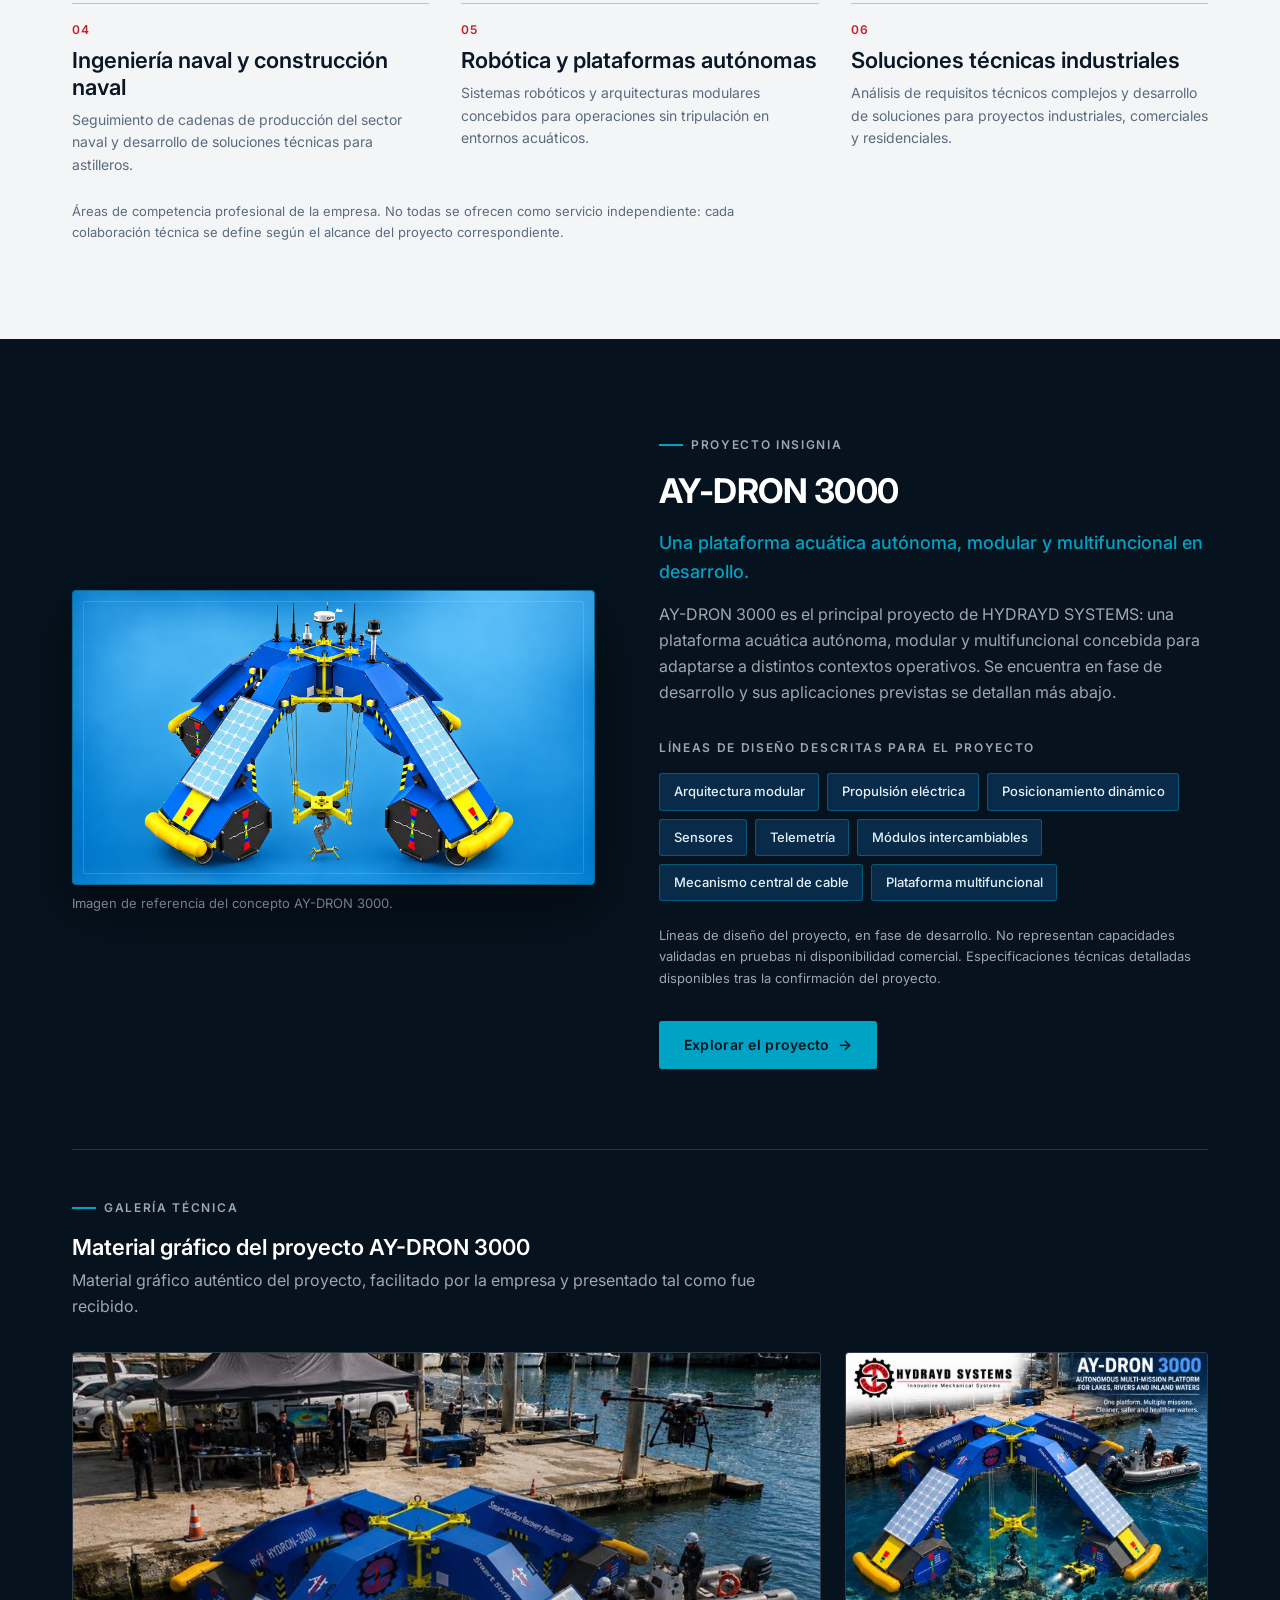
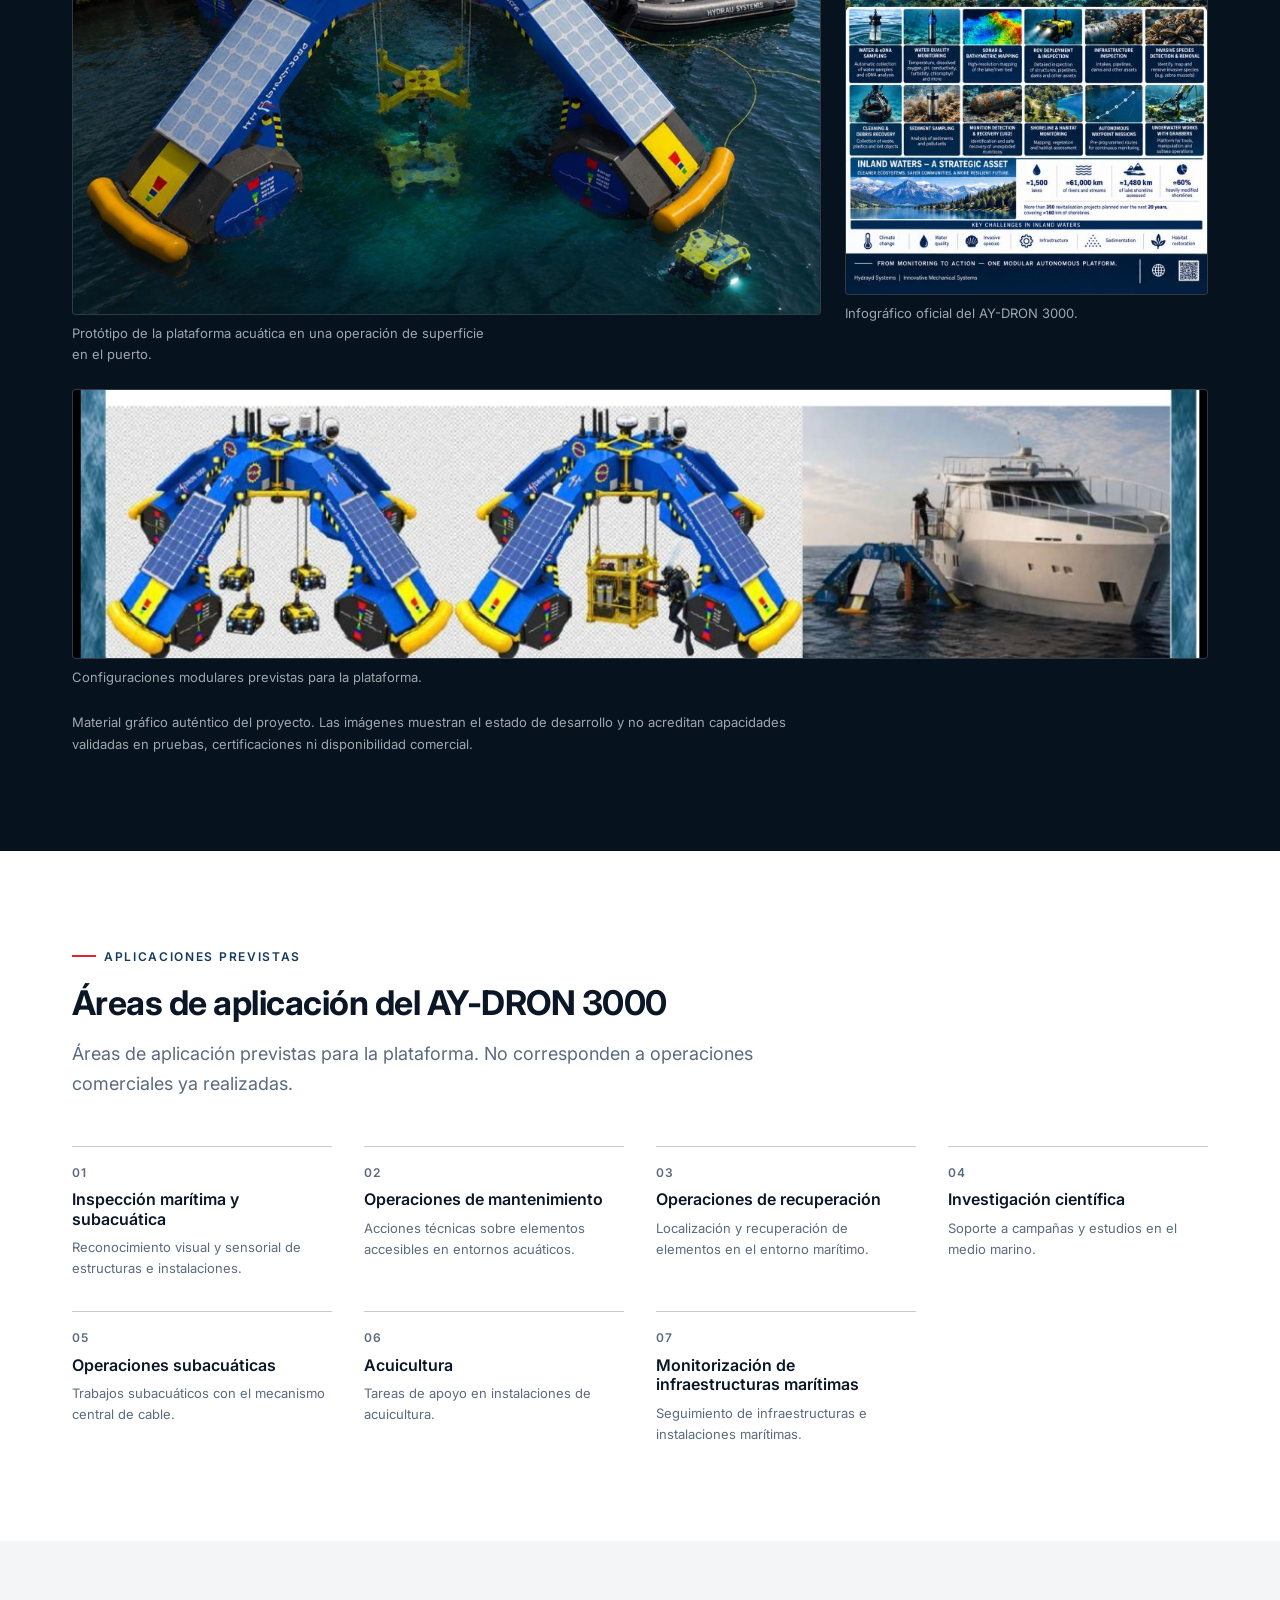
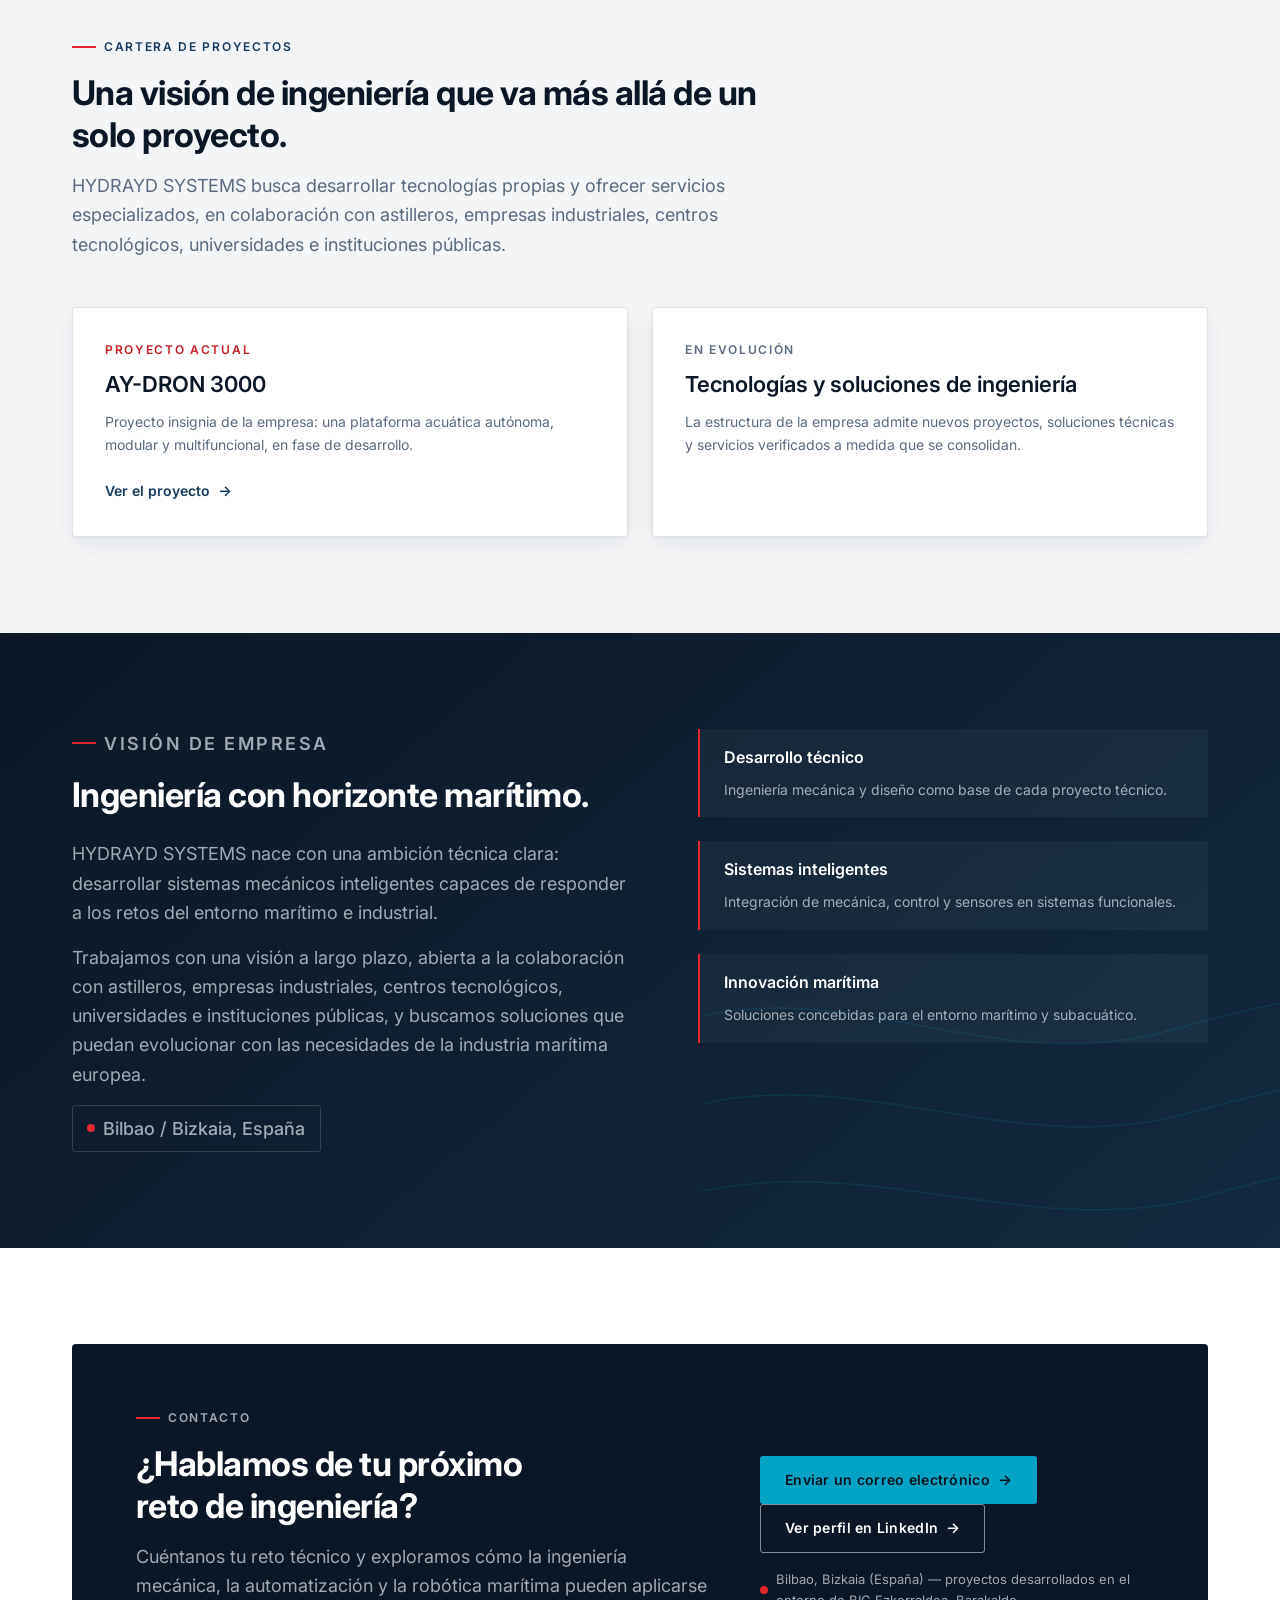
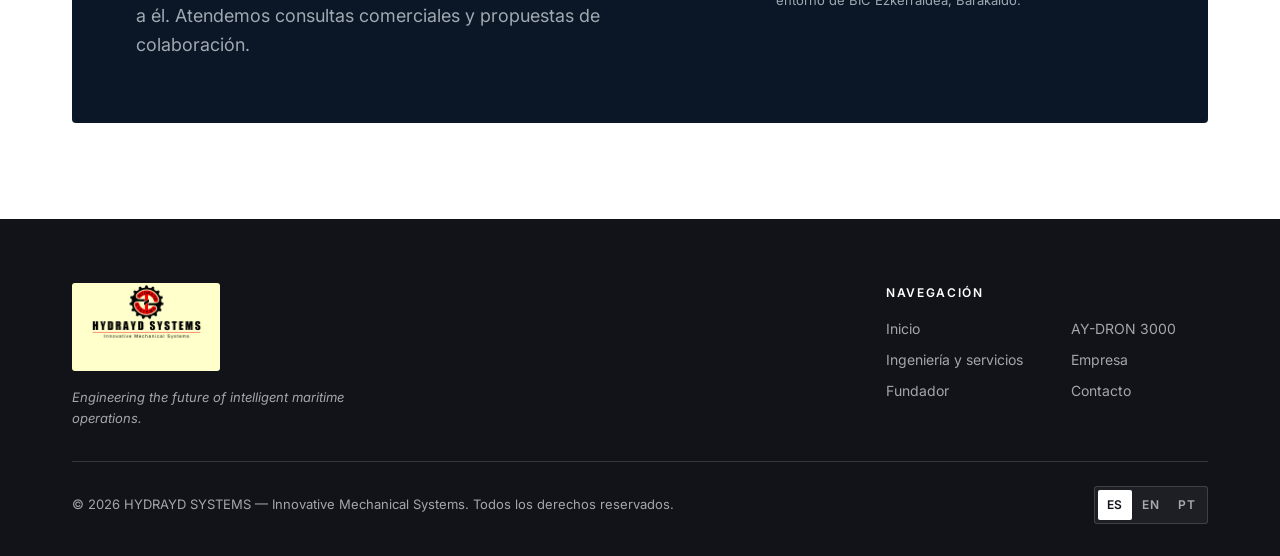
==== commit 3d1603bc: "Add founder profile, official company copy, AY-DRON 3000 gallery and verified contact Founder sectio" ====
--- a/es/index.html
+++ b/es/index.html
@@ -6,7 +6,7 @@
 
   <!-- ===== Metadata (per language) ===== -->
   <title>HYDRAYD SYSTEMS — Ingeniería mecánica, robótica marítima y sistemas inteligentes</title>
-  <meta name="description" content="HYDRAYD SYSTEMS es una startup tecnológica de Bilbao / Bizkaia especializada en sistemas mecánicos inteligentes, automatización y robótica marítima. Proyecto insignia: AY-DRON 3000.">
+  <meta name="description" content="HYDRAYD SYSTEMS es una startup tecnológica de Bilbao / Bizkaia especializada en sistemas mecánicos inteligentes, robótica marítima y plataformas autónomas. Proyecto insignia: AY-DRON 3000. Fundador: Alessandro Alves.">
 
   <!-- TODO(deploy): replace relative URLs with the definitive production domain. -->
   <link rel="alternate" hreflang="es" href="../es/index.html">
@@ -20,7 +20,7 @@
   <meta property="og:type" content="website">
   <meta property="og:site_name" content="HYDRAYD SYSTEMS">
   <meta property="og:title" content="HYDRAYD SYSTEMS — Ingeniería para sistemas marítimos inteligentes">
-  <meta property="og:description" content="Startup tecnológica de Bilbao / Bizkaia: ingeniería mecánica, automatización y robótica marítima para los sectores naval, marítimo e industrial.">
+  <meta property="og:description" content="Startup tecnológica de Bilbao / Bizkaia: ingeniería mecánica, robótica marítima y plataformas autónomas para los sectores naval, marítimo e industrial.">
   <meta property="og:image" content="assets/images/company/hydrayd-systems-logo-original.jpg">
   <meta property="og:locale" content="es_ES">
   <meta name="twitter:card" content="summary_large_image">
@@ -35,14 +35,21 @@
     "@context": "https://schema.org",
     "@type": "Organization",
     "name": "HYDRAYD SYSTEMS",
+    "alternateName": "Innovative Mechanical Systems",
     "slogan": "Engineering the future of intelligent maritime operations.",
-    "description": "Startup tecnológica especializada en sistemas mecánicos inteligentes, ingeniería mecánica, robótica marítima, automatización y conceptos de plataformas autónomas.",
+    "description": "Startup tecnológica especializada en sistemas mecánicos inteligentes, robótica marítima y plataformas autónomas para los sectores naval, marítimo e industrial.",
+    "email": "hydraydsystems@gmail.com",
     "address": {
       "@type": "PostalAddress",
       "addressLocality": "Bilbao",
       "addressRegion": "Bizkaia",
       "addressCountry": "ES"
     },
+    "founder": {
+      "@type": "Person",
+      "name": "Alessandro Alves",
+      "sameAs": ["https://www.linkedin.com/in/tecnicoalessandro/"]
+    },
     "knowsLanguage": ["es", "en", "pt"]
   }
   </script>
@@ -76,6 +83,7 @@
         <a class="nav__link" href="#ay-dron-3000" data-i18n="nav.product">AY-DRON 3000</a>
         <a class="nav__link" href="#ingenieria" data-i18n="nav.services">Ingeniería y servicios</a>
         <a class="nav__link" href="#empresa" data-i18n="nav.company">Empresa</a>
+        <a class="nav__link" href="#fundador" data-i18n="nav.founder">Fundador</a>
         <a class="nav__link" href="#contacto" data-i18n="nav.contact">Contacto</a>
         <a class="btn btn--primary" href="#contacto" data-i18n="nav.cta">Contactar</a>
       </nav>
@@ -121,7 +129,7 @@
 
         <h1 class="hero__title" id="hero-title" data-i18n="hero.title">Ingeniería para una nueva generación de sistemas marítimos inteligentes.</h1>
 
-        <p class="hero__lead" data-i18n="hero.lead">HYDRAYD SYSTEMS desarrolla conceptos y soluciones de ingeniería mecánica, automatización y robótica marítima para los sectores naval, marítimo e industrial.</p>
+        <p class="hero__lead" data-i18n="hero.lead">HYDRAYD SYSTEMS desarrolla soluciones para los sectores naval, marítimo e industrial combinando ingeniería mecánica, diseño 2D/3D, automatización, robótica y tecnologías autónomas.</p>
 
         <div class="hero__actions">
           <a class="btn btn--primary" href="#ay-dron-3000">
@@ -149,23 +157,98 @@
           <div class="intro__text reveal">
             <p class="kicker" data-i18n="intro.kicker">La empresa</p>
             <h2 class="section-title" id="intro-title" data-i18n="intro.title">Ingeniería mecánica. Robótica marítima. Sistemas inteligentes.</h2>
-            <p style="margin-top: var(--sp-3)" data-i18n="intro.text">Somos una startup tecnológica centrada en el desarrollo de sistemas mecánicos inteligentes y conceptos tecnológicos para aplicaciones navales, marítimas e industriales. Combinamos ingeniería mecánica, diseño 2D/3D, automatización y robótica para explorar soluciones adaptadas a las necesidades de la industria.</p>
+            <p style="margin-top: var(--sp-3)" data-i18n="intro.text">HYDRAYD SYSTEMS — Innovative Mechanical Systems es una startup tecnológica especializada en sistemas mecánicos inteligentes, robótica marítima y plataformas autónomas. Desarrollamos soluciones para los sectores naval, marítimo e industrial combinando ingeniería mecánica, diseño 2D/3D, automatización, robótica y tecnologías autónomas.</p>
           </div>
 
           <ul class="intro__points reveal" style="--delay: 120ms">
             <li class="point">
               <h3 class="point__title" data-i18n="intro.p1.title">Startup tecnológica</h3>
-              <p class="point__text" data-i18n="intro.p1.text">Desarrollamos sistemas mecánicos inteligentes y conceptos tecnológicos para los sectores naval, marítimo e industrial.</p>
+              <p class="point__text" data-i18n="intro.p1.text">Sistemas mecánicos inteligentes, robótica marítima y plataformas autónomas como foco de desarrollo tecnológico propio.</p>
             </li>
             <li class="point">
               <h3 class="point__title" data-i18n="intro.p2.title">Sectores naval, marítimo e industrial</h3>
-              <p class="point__text" data-i18n="intro.p2.text">Soluciones orientadas a las necesidades de astilleros, empresas industriales y organizaciones de investigación.</p>
+              <p class="point__text" data-i18n="intro.p2.text">Soluciones orientadas a astilleros, empresas industriales y organizaciones de investigación.</p>
             </li>
             <li class="point">
-              <h3 class="point__title" data-i18n="intro.p3.title">Enfoque multidisciplinar</h3>
-              <p class="point__text" data-i18n="intro.p3.text">Ingeniería mecánica, diseño 2D/3D, automatización y robótica integradas en un mismo proceso técnico.</p>
+              <h3 class="point__title" data-i18n="intro.p3.title">Colaboración técnica</h3>
+              <p class="point__text" data-i18n="intro.p3.text">Trabajo abierto con centros tecnológicos, universidades e instituciones públicas.</p>
             </li>
           </ul>
+
+        </div>
+      </div>
+    </section>
+
+    <!-- ==================================================================
+         SECTION 2b — FOUNDER
+         ==================================================================== -->
+    <section class="section founder" id="fundador" aria-labelledby="founder-title">
+      <div class="container">
+
+        <div class="founder__grid">
+
+          <figure class="founder__figure reveal">
+            <div class="founder__frame">
+              <img class="founder__img"
+                   src="../assets/images/founder/alessandro-alves-960.jpg"
+                   alt="Alessandro Alves, fundador de HYDRAYD SYSTEMS, durante una presentación técnica."
+                   data-i18n-alt="founder.photo.alt"
+                   width="960" height="540" loading="lazy" decoding="async">
+            </div>
+            <figcaption class="founder__caption" data-i18n="founder.photo.caption">Alessandro Alves, fundador de HYDRAYD SYSTEMS.</figcaption>
+          </figure>
+
+          <div class="founder__text reveal" style="--delay: 120ms">
+            <p class="kicker" data-i18n="founder.kicker">Fundador</p>
+            <h2 class="section-title" id="founder-title" data-i18n="founder.title">Alessandro Alves</h2>
+            <p class="founder__role" data-i18n="founder.role">Fundador de HYDRAYD SYSTEMS</p>
+
+            <p class="founder__intro" data-i18n="founder.intro">Más de 20 años de experiencia siguiendo de cerca las cadenas de producción de grandes empresas, con desarrollo de soluciones técnicas para la manufactura industrial y la construcción naval.</p>
+            <p class="founder__relation" data-i18n="founder.relation">Esa base multidisciplinar es la que sostiene HYDRAYD SYSTEMS: diseño, ingeniería, fabricación e implementación entendidos como un único proceso técnico.</p>
+
+            <div class="founder__exp">
+              <p class="founder__exp-value" data-i18n="founder.exp.value">+20</p>
+              <p class="founder__exp-label" data-i18n="founder.exp.label">años de experiencia siguiendo cadenas de producción de grandes empresas</p>
+            </div>
+
+            <div class="founder__block">
+              <p class="founder__block-label" data-i18n="founder.comp.label">Competencias técnicas</p>
+              <ul class="competencies">
+                <li class="competency" data-i18n="founder.comp.1">Diseño mecánico y CAD 2D/3D</li>
+                <li class="competency" data-i18n="founder.comp.2">Industrialización y procesos de producción</li>
+                <li class="competency" data-i18n="founder.comp.3">Diseño y fabricación de máquinas y equipos</li>
+                <li class="competency" data-i18n="founder.comp.4">Carpintería metálica a medida</li>
+                <li class="competency" data-i18n="founder.comp.5">Mobiliario en metal y madera</li>
+                <li class="competency" data-i18n="founder.comp.6">Soldadura especializada: MIG, MAG, TIG y arco</li>
+                <li class="competency" data-i18n="founder.comp.7">Análisis de requisitos técnicos complejos</li>
+                <li class="competency" data-i18n="founder.comp.8">Soluciones para proyectos industriales, comerciales y residenciales</li>
+              </ul>
+            </div>
+
+            <div class="founder__block">
+              <p class="founder__block-label" data-i18n="founder.approach.label">Enfoque profesional</p>
+              <p class="founder__block-text" data-i18n="founder.approach.text">Innovación, calidad, productividad y eficiencia operativa, con el objetivo de desarrollar soluciones técnicas prácticas.</p>
+            </div>
+
+            <div class="founder__block">
+              <p class="founder__block-label" data-i18n="founder.mission.label">Misión</p>
+              <p class="founder__block-text" data-i18n="founder.mission.text">Aportar una capacidad técnica multidisciplinar en las fases de diseño, ingeniería, fabricación e implementación.</p>
+            </div>
+
+            <div class="founder__block">
+              <p class="founder__block-label" data-i18n="founder.brands.label">Marcas desarrolladas</p>
+              <p class="founder__block-text" data-i18n="founder.brands.text">Productos exclusivos desarrollados y comercializados bajo las marcas Ateliê do Engenheiro y 2CENTIMETER DESIGN.</p>
+            </div>
+
+            <div class="founder__actions">
+              <a class="btn btn--primary" href="https://www.linkedin.com/in/tecnicoalessandro/" target="_blank" rel="noopener noreferrer"
+                 data-linkedin-link data-i18n-aria="a11y.linkedin"
+                 aria-label="Perfil de Alessandro Alves en LinkedIn (se abre en una pestaña nueva)">
+                <span data-i18n="founder.linkedin.cta">Ver perfil en LinkedIn</span>
+                <span class="btn__arrow" aria-hidden="true">→</span>
+              </a>
+            </div>
+          </div>
 
         </div>
       </div>
@@ -179,44 +262,44 @@
 
         <div class="section__head reveal">
           <p class="kicker" data-i18n="disc.kicker">Ingeniería y servicios</p>
-          <h2 class="section-title" id="disc-title" data-i18n="disc.title">Áreas de ingeniería</h2>
-          <p class="section__lead" data-i18n="disc.lead">Estas disciplinas estructuran el trabajo técnico de HYDRAYD SYSTEMS y definen las capacidades sobre las que se construyen sus proyectos.</p>
+          <h2 class="section-title" id="disc-title" data-i18n="disc.title">Áreas de competencia técnica</h2>
+          <p class="section__lead" data-i18n="disc.lead">Áreas de competencia que estructuran el trabajo técnico de HYDRAYD SYSTEMS y sobre las que se construyen sus proyectos.</p>
         </div>
 
         <ul class="disc-grid">
           <li class="disc reveal">
             <p class="disc__index">01</p>
-            <h3 class="disc__name" data-i18n="disc.1.name">Ingeniería mecánica</h3>
-            <p class="disc__text" data-i18n="disc.1.text">Concepción y desarrollo de sistemas mecánicos para aplicaciones industriales y marítimas.</p>
+            <h3 class="disc__name" data-i18n="disc.1.name">Ingeniería mecánica y diseño CAD</h3>
+            <p class="disc__text" data-i18n="disc.1.text">Concepción y desarrollo de sistemas mecánicos mediante diseño 2D/3D para aplicaciones industriales y marítimas.</p>
           </li>
           <li class="disc reveal" style="--delay: 80ms">
             <p class="disc__index">02</p>
-            <h3 class="disc__name" data-i18n="disc.2.name">Diseño 2D/3D</h3>
-            <p class="disc__text" data-i18n="disc.2.text">Modelado y documentación técnica de componentes y conjuntos.</p>
+            <h3 class="disc__name" data-i18n="disc.2.name">Equipos y maquinaria industrial</h3>
+            <p class="disc__text" data-i18n="disc.2.text">Diseño y fabricación de máquinas y equipos para procesos de producción.</p>
           </li>
           <li class="disc reveal" style="--delay: 160ms">
             <p class="disc__index">03</p>
-            <h3 class="disc__name" data-i18n="disc.3.name">Automatización</h3>
-            <p class="disc__text" data-i18n="disc.3.text">Integración de control, sensores y sistemas electromecánicos.</p>
+            <h3 class="disc__name" data-i18n="disc.3.name">Fabricación técnica y estructuras metálicas</h3>
+            <p class="disc__text" data-i18n="disc.3.text">Carpintería metálica a medida, mobiliario en metal y madera, y procesos de soldadura MIG, MAG, TIG y arco.</p>
           </li>
           <li class="disc reveal" style="--delay: 240ms">
             <p class="disc__index">04</p>
-            <h3 class="disc__name" data-i18n="disc.4.name">Robótica marítima</h3>
-            <p class="disc__text" data-i18n="disc.4.text">Sistemas robóticos concebidos para entornos acuáticos y subacuáticos.</p>
+            <h3 class="disc__name" data-i18n="disc.4.name">Ingeniería naval y construcción naval</h3>
+            <p class="disc__text" data-i18n="disc.4.text">Seguimiento de cadenas de producción del sector naval y desarrollo de soluciones técnicas para astilleros.</p>
           </li>
           <li class="disc reveal" style="--delay: 320ms">
             <p class="disc__index">05</p>
-            <h3 class="disc__name" data-i18n="disc.5.name">Sistemas mecánicos inteligentes</h3>
-            <p class="disc__text" data-i18n="disc.5.text">Mecánica, electrónica y control integrados en plataformas funcionales.</p>
+            <h3 class="disc__name" data-i18n="disc.5.name">Robótica y plataformas autónomas</h3>
+            <p class="disc__text" data-i18n="disc.5.text">Sistemas robóticos y arquitecturas modulares concebidos para operaciones sin tripulación en entornos acuáticos.</p>
           </li>
           <li class="disc reveal" style="--delay: 400ms">
             <p class="disc__index">06</p>
-            <h3 class="disc__name" data-i18n="disc.6.name">Conceptos de plataformas autónomas</h3>
-            <p class="disc__text" data-i18n="disc.6.text">Definición de arquitecturas modulares para operaciones sin tripulación.</p>
+            <h3 class="disc__name" data-i18n="disc.6.name">Soluciones técnicas industriales</h3>
+            <p class="disc__text" data-i18n="disc.6.text">Análisis de requisitos técnicos complejos y desarrollo de soluciones para proyectos industriales, comerciales y residenciales.</p>
           </li>
         </ul>
 
-        <p class="note reveal" data-i18n="disc.note">Áreas de trabajo de la empresa. Cada colaboración técnica se define según el alcance del proyecto correspondiente.</p>
+        <p class="note reveal" data-i18n="disc.note">Áreas de competencia profesional de la empresa. No todas se ofrecen como servicio independiente: cada colaboración técnica se define según el alcance del proyecto correspondiente.</p>
 
       </div>
     </section>
@@ -243,8 +326,8 @@
           <div class="product__text reveal" style="--delay: 120ms">
             <p class="kicker" data-i18n="product.kicker">Proyecto insignia</p>
             <h2 class="section-title" id="product-title" data-i18n="product.title">AY-DRON 3000</h2>
-            <p class="product__subtitle" data-i18n="product.subtitle">Una plataforma acuática modular concebida para aplicaciones marítimas y subacuáticas.</p>
-            <p class="product__desc" data-i18n="product.desc">AY-DRON 3000 es el principal proyecto de HYDRAYD SYSTEMS: un concepto de plataforma acuática autónoma, modular y multifuncional, concebido para adaptarse a distintas necesidades operativas en entornos marítimos y subacuáticos.</p>
+            <p class="product__subtitle" data-i18n="product.subtitle">Una plataforma acuática autónoma, modular y multifuncional en desarrollo.</p>
+            <p class="product__desc" data-i18n="product.desc">AY-DRON 3000 es el principal proyecto de HYDRAYD SYSTEMS: una plataforma acuática autónoma, modular y multifuncional concebida para adaptarse a distintos contextos operativos. Se encuentra en fase de desarrollo y sus aplicaciones previstas se detallan más abajo.</p>
 
             <p class="product__features-label" data-i18n="product.features.label">Líneas de diseño descritas para el proyecto</p>
             <ul class="chips">
@@ -258,7 +341,7 @@
               <li class="chip" data-i18n="product.chip.8">Plataforma multifuncional</li>
             </ul>
 
-            <p class="note" data-i18n="product.note">Líneas de diseño del proyecto. No representan capacidades validadas en pruebas. Especificaciones técnicas detalladas disponibles tras la confirmación del proyecto.</p>
+            <p class="note" data-i18n="product.note">Líneas de diseño del proyecto, en fase de desarrollo. No representan capacidades validadas en pruebas ni disponibilidad comercial. Especificaciones técnicas detalladas disponibles tras la confirmación del proyecto.</p>
 
             <div class="product__actions">
               <a class="btn btn--cyan" href="#aplicaciones">
@@ -269,6 +352,50 @@
           </div>
 
         </div>
+
+        <div class="gallery reveal">
+          <p class="kicker" data-i18n="gallery.kicker">Galería técnica</p>
+          <h3 class="gallery__title" data-i18n="gallery.title">Material gráfico del proyecto AY-DRON 3000</h3>
+          <p class="gallery__lead" data-i18n="gallery.lead">Material gráfico auténtico del proyecto, facilitado por la empresa y presentado tal como fue recibido.</p>
+
+          <ul class="gallery-grid">
+            <li class="gallery-item gallery-item--two">
+              <div class="gallery__frame">
+                <img class="gallery__img"
+                     src="../assets/images/ay-dron-3000/ay-dron-3000-prototype-operations-960.jpg"
+                     alt="Protótipo de plataforma acuática de cuatro patas, identificado como HYDRON-3000 Smart Surface Recovery Platform, fondeado en un puerto con paneles solares, un mecanismo central de cable y una aeronave no tripulada en vuelo."
+                     data-i18n-alt="gallery.1.alt"
+                     width="960" height="720" loading="lazy" decoding="async">
+              </div>
+              <p class="gallery__caption" data-i18n="gallery.1.caption">Protótipo de la plataforma acuática en una operación de superficie en el puerto.</p>
+            </li>
+
+            <li class="gallery-item gallery-item--one">
+              <div class="gallery__frame">
+                <img class="gallery__img"
+                     src="../assets/images/ay-dron-3000/ay-dron-3000-official-infographic.jpg"
+                     alt="Infográfico oficial de HYDRAYD SYSTEMS que presenta el AY-DRON 3000 como plataforma acuática autónoma multipropósito y enumera sus áreas de aplicación previstas."
+                     data-i18n-alt="gallery.3.alt"
+                     width="480" height="720" loading="lazy" decoding="async">
+              </div>
+              <p class="gallery__caption" data-i18n="gallery.3.caption">Infográfico oficial del AY-DRON 3000.</p>
+            </li>
+
+            <li class="gallery-item gallery-item--wide">
+              <div class="gallery__frame">
+                <img class="gallery__img"
+                     src="../assets/images/ay-dron-3000/ay-dron-3000-configurations.png"
+                     alt="Composite con dos renders de la plataforma acuática mostrando distintas configuraciones de módulos suspendidos, junto a una fotografía de la plataforma operando cerca de un buque."
+                     data-i18n-alt="gallery.2.alt"
+                     width="1178" height="279" loading="lazy" decoding="async">
+              </div>
+              <p class="gallery__caption" data-i18n="gallery.2.caption">Configuraciones modulares previstas para la plataforma.</p>
+            </li>
+          </ul>
+
+          <p class="note" data-i18n="gallery.note">Material gráfico auténtico del proyecto. Las imágenes muestran el estado de desarrollo y no acreditan capacidades validadas en pruebas, certificaciones ni disponibilidad comercial.</p>
+        </div>
+
       </div>
     </section>
 
@@ -334,14 +461,14 @@
         <div class="section__head reveal">
           <p class="kicker" data-i18n="portfolio.kicker">Cartera de proyectos</p>
           <h2 class="section-title" id="portfolio-title" data-i18n="portfolio.title">Una visión de ingeniería que va más allá de un solo proyecto.</h2>
-          <p class="section__lead" data-i18n="portfolio.text">HYDRAYD SYSTEMS busca desarrollar tecnologías propias y soluciones de ingeniería que puedan evolucionar con las necesidades de los sectores naval, marítimo e industrial.</p>
+          <p class="section__lead" data-i18n="portfolio.text">HYDRAYD SYSTEMS busca desarrollar tecnologías propias y ofrecer servicios especializados, en colaboración con astilleros, empresas industriales, centros tecnológicos, universidades e instituciones públicas.</p>
         </div>
 
         <div class="portfolio__grid">
           <article class="card reveal">
             <p class="card__label" data-i18n="portfolio.c1.label">Proyecto actual</p>
             <h3 class="card__title" data-i18n="portfolio.c1.title">AY-DRON 3000</h3>
-            <p class="card__text" data-i18n="portfolio.c1.text">Proyecto insignia de la empresa: un concepto de plataforma acuática autónoma, modular y multifuncional.</p>
+            <p class="card__text" data-i18n="portfolio.c1.text">Proyecto insignia de la empresa: una plataforma acuática autónoma, modular y multifuncional, en fase de desarrollo.</p>
             <a class="link-arrow" href="#ay-dron-3000">
               <span data-i18n="portfolio.c1.link">Ver el proyecto</span>
               <span class="btn__arrow" aria-hidden="true">→</span>
@@ -360,10 +487,9 @@
 
     <!-- ==================================================================
          SECTION 7 — COMPANY VISION
-         NOTE: the institutional photograph supplied by the owner is NOT used
-         here because publication permission has not been confirmed. If it is
-         approved, place it in assets/images/company/ and add a <figure> in
-         this section.
+         The institutional photograph supplied by the owner (the founder
+         speaking at an event) is now published in the founder section
+         (#fundador) after the owner supplied it for that purpose.
          ================================================================== -->
     <section class="section section--vision on-dark" id="vision" aria-labelledby="vision-title">
       <div class="vision__decor" aria-hidden="true">
@@ -382,7 +508,7 @@
             <p class="kicker" data-i18n="vision.kicker">Visión de empresa</p>
             <h2 class="section-title" id="vision-title" data-i18n="vision.title">Ingeniería con horizonte marítimo.</h2>
             <p style="margin-top: var(--sp-3)" data-i18n="vision.text1">HYDRAYD SYSTEMS nace con una ambición técnica clara: desarrollar sistemas mecánicos inteligentes capaces de responder a los retos del entorno marítimo e industrial.</p>
-            <p data-i18n="vision.text2">Trabajamos con una visión a largo plazo, abierta a la colaboración con astilleros, empresas industriales, centros tecnológicos, universidades y organizaciones públicas.</p>
+            <p data-i18n="vision.text2">Trabajamos con una visión a largo plazo, abierta a la colaboración con astilleros, empresas industriales, centros tecnológicos, universidades e instituciones públicas, y buscamos soluciones que puedan evolucionar con las necesidades de la industria marítima europea.</p>
             <p class="vision__location"><span data-i18n="vision.location">Bilbao / Bizkaia, España</span></p>
           </div>
 
@@ -417,12 +543,14 @@
           <div>
             <p class="kicker" data-i18n="contact.kicker">Contacto</p>
             <h2 class="contact__title" id="contact-title" data-i18n="contact.title">¿Hablamos de tu próximo reto de ingeniería?</h2>
-            <p class="contact__text" data-i18n="contact.text">Cuéntanos tu reto técnico y exploramos cómo la ingeniería mecánica, la automatización y la robótica marítima pueden aplicarse a él.</p>
+            <p class="contact__text" data-i18n="contact.text">Cuéntanos tu reto técnico y exploramos cómo la ingeniería mecánica, la automatización y la robótica marítima pueden aplicarse a él. Atendemos consultas comerciales y propuestas de colaboración.</p>
           </div>
 
-          <div class="contact__actions" data-contact-mount>
-            <!-- Button or pending notice rendered at runtime from config.js -->
-            <p class="contact__location"><span data-i18n="contact.location">Bilbao / Bizkaia, España</span></p>
+          <div class="contact__actions">
+            <div data-contact-mount>
+              <!-- Email and LinkedIn buttons rendered at runtime from config.js -->
+            </div>
+            <p class="contact__location"><span data-i18n="contact.location">Bilbao, Bizkaia (España) — proyectos desarrollados en el entorno de BIC Ezkerraldea, Barakaldo.</span></p>
           </div>
 
         </div>
@@ -452,6 +580,7 @@
           <a class="footer__link" href="#ay-dron-3000" data-i18n="nav.product">AY-DRON 3000</a>
           <a class="footer__link" href="#ingenieria" data-i18n="nav.services">Ingeniería y servicios</a>
           <a class="footer__link" href="#empresa" data-i18n="nav.company">Empresa</a>
+          <a class="footer__link" href="#fundador" data-i18n="nav.founder">Fundador</a>
           <a class="footer__link" href="#contacto" data-i18n="nav.contact">Contacto</a>
         </nav>
       </div>
--- a/assets/css/styles.css
+++ b/assets/css/styles.css
@@ -941,6 +941,207 @@
 }
 
 /* --------------------------------------------------------------------------
+   12b. FOUNDER
+   -------------------------------------------------------------------------- */
+.founder__grid {
+  display: grid;
+  grid-template-columns: minmax(0, 0.85fr) minmax(0, 1.15fr);
+  gap: var(--sp-5) var(--sp-6);
+  align-items: start;
+}
+
+.founder__figure {
+  margin: 0;
+  position: sticky;
+  top: calc(var(--header-h) + var(--sp-3));
+}
+
+.founder__frame {
+  border: 1px solid var(--c-border);
+  border-radius: var(--radius-md);
+  overflow: hidden;
+  background: var(--c-light);
+  box-shadow: var(--shadow-soft);
+}
+
+.founder__img {
+  width: 100%;
+  height: auto;
+  aspect-ratio: 16 / 9;
+  object-fit: cover;
+}
+
+.founder__caption {
+  margin-top: var(--sp-1);
+  font-size: var(--fs-2xs);
+  color: var(--c-gray);
+}
+
+.founder__role {
+  margin-top: var(--sp-1);
+  font-size: var(--fs-sm);
+  font-weight: var(--fw-medium);
+  color: var(--c-industrial-blue);
+}
+
+.founder__intro {
+  margin-top: var(--sp-3);
+  font-size: var(--fs-md);
+  color: var(--c-gray);
+  max-width: 58ch;
+}
+
+.founder__relation {
+  margin-top: var(--sp-2);
+  font-size: var(--fs-sm);
+  color: var(--c-navy);
+  max-width: 58ch;
+}
+
+/* Experience highlight — the single most visible fact */
+.founder__exp {
+  display: flex;
+  align-items: baseline;
+  gap: var(--sp-2);
+  margin-top: var(--sp-4);
+  padding: var(--sp-3);
+  background: var(--c-navy);
+  color: var(--c-white);
+  border-radius: var(--radius-md);
+}
+
+.founder__exp-value {
+  font-size: clamp(2rem, 1.5rem + 2vw, 2.75rem);
+  line-height: 1;
+  font-weight: var(--fw-bold);
+  letter-spacing: -0.02em;
+  color: var(--c-white);
+  flex: none;
+}
+
+.founder__exp-label {
+  font-size: var(--fs-xs);
+  color: var(--c-on-dark-muted);
+  max-width: 34ch;
+}
+
+.founder__block {
+  margin-top: var(--sp-4);
+}
+
+.founder__block-label {
+  font-size: var(--fs-3xs);
+  font-weight: var(--fw-semibold);
+  letter-spacing: var(--ls-label);
+  text-transform: uppercase;
+  color: var(--c-industrial-blue);
+}
+
+.founder__block-text {
+  margin-top: var(--sp-1);
+  font-size: var(--fs-sm);
+  color: var(--c-gray);
+  max-width: 58ch;
+}
+
+/* Structured competency list */
+.competencies {
+  display: grid;
+  grid-template-columns: repeat(2, minmax(0, 1fr));
+  gap: var(--sp-1) var(--sp-3);
+  margin-top: var(--sp-2);
+}
+
+.competency {
+  position: relative;
+  padding-left: var(--sp-3);
+  font-size: var(--fs-xs);
+  color: var(--c-navy);
+}
+
+.competency::before {
+  content: "";
+  position: absolute;
+  left: 0;
+  top: 0.62em;
+  width: 8px;
+  height: 2px;
+  background: var(--c-red);
+}
+
+.founder__actions {
+  margin-top: var(--sp-4);
+}
+
+/* --------------------------------------------------------------------------
+   12c. AY-DRON 3000 TECHNICAL GALLERY  (inside the dark product section)
+   -------------------------------------------------------------------------- */
+.gallery {
+  margin-top: var(--sp-7);
+  padding-top: var(--sp-5);
+  border-top: 1px solid var(--c-border-dark);
+}
+
+.gallery__title {
+  font-size: var(--fs-lg);
+  line-height: var(--lh-heading);
+  font-weight: var(--fw-semibold);
+  color: var(--c-white);
+}
+
+.gallery__lead {
+  margin-top: var(--sp-1);
+  font-size: var(--fs-sm);
+  color: var(--c-on-dark-muted);
+  max-width: var(--w-text);
+}
+
+.gallery-grid {
+  display: grid;
+  grid-template-columns: repeat(3, minmax(0, 1fr));
+  gap: var(--sp-3);
+  margin-top: var(--sp-4);
+  align-items: start;
+}
+
+.gallery-item {
+  margin: 0;
+  display: flex;
+  flex-direction: column;
+}
+
+/* Spans chosen so the 4:3 prototype and the 2:3 infographic share a row
+   height without cropping either image. */
+.gallery-item--two { grid-column: span 2; }
+.gallery-item--one { grid-column: span 1; }
+.gallery-item--wide { grid-column: 1 / -1; }
+
+.gallery__frame {
+  border: 1px solid var(--c-border-dark);
+  border-radius: var(--radius-md);
+  overflow: hidden;
+  background: rgba(255, 255, 255, 0.03);
+}
+
+/* Images keep their natural aspect ratio — no crop, no distortion. */
+.gallery__img {
+  width: 100%;
+  height: auto;
+  display: block;
+}
+
+.gallery__caption {
+  margin-top: var(--sp-1);
+  font-size: var(--fs-2xs);
+  color: var(--c-on-dark-muted);
+  max-width: 52ch;
+}
+
+.gallery .note {
+  margin-top: var(--sp-3);
+}
+
+/* --------------------------------------------------------------------------
    12. COMPANY VISION
    -------------------------------------------------------------------------- */
 .section--vision {
@@ -1285,7 +1486,25 @@
   .intro__grid,
   .product__grid,
   .vision__grid,
+  .founder__grid,
   .contact__inner {
+    grid-template-columns: minmax(0, 1fr);
+  }
+
+  .founder__figure {
+    position: static;
+  }
+
+  .gallery-grid {
+    grid-template-columns: repeat(2, minmax(0, 1fr));
+  }
+
+  .gallery-item--two,
+  .gallery-item--one {
+    grid-column: span 1;
+  }
+
+  .competencies {
     grid-template-columns: minmax(0, 1fr);
   }
 
@@ -1332,8 +1551,15 @@
 
 @media (max-width: 520px) {
   .disc-grid,
-  .apps-grid {
+  .apps-grid,
+  .gallery-grid {
     grid-template-columns: minmax(0, 1fr);
+  }
+
+  .founder__exp {
+    flex-direction: column;
+    align-items: flex-start;
+    gap: var(--sp-1);
   }
 
   .footer__nav {
